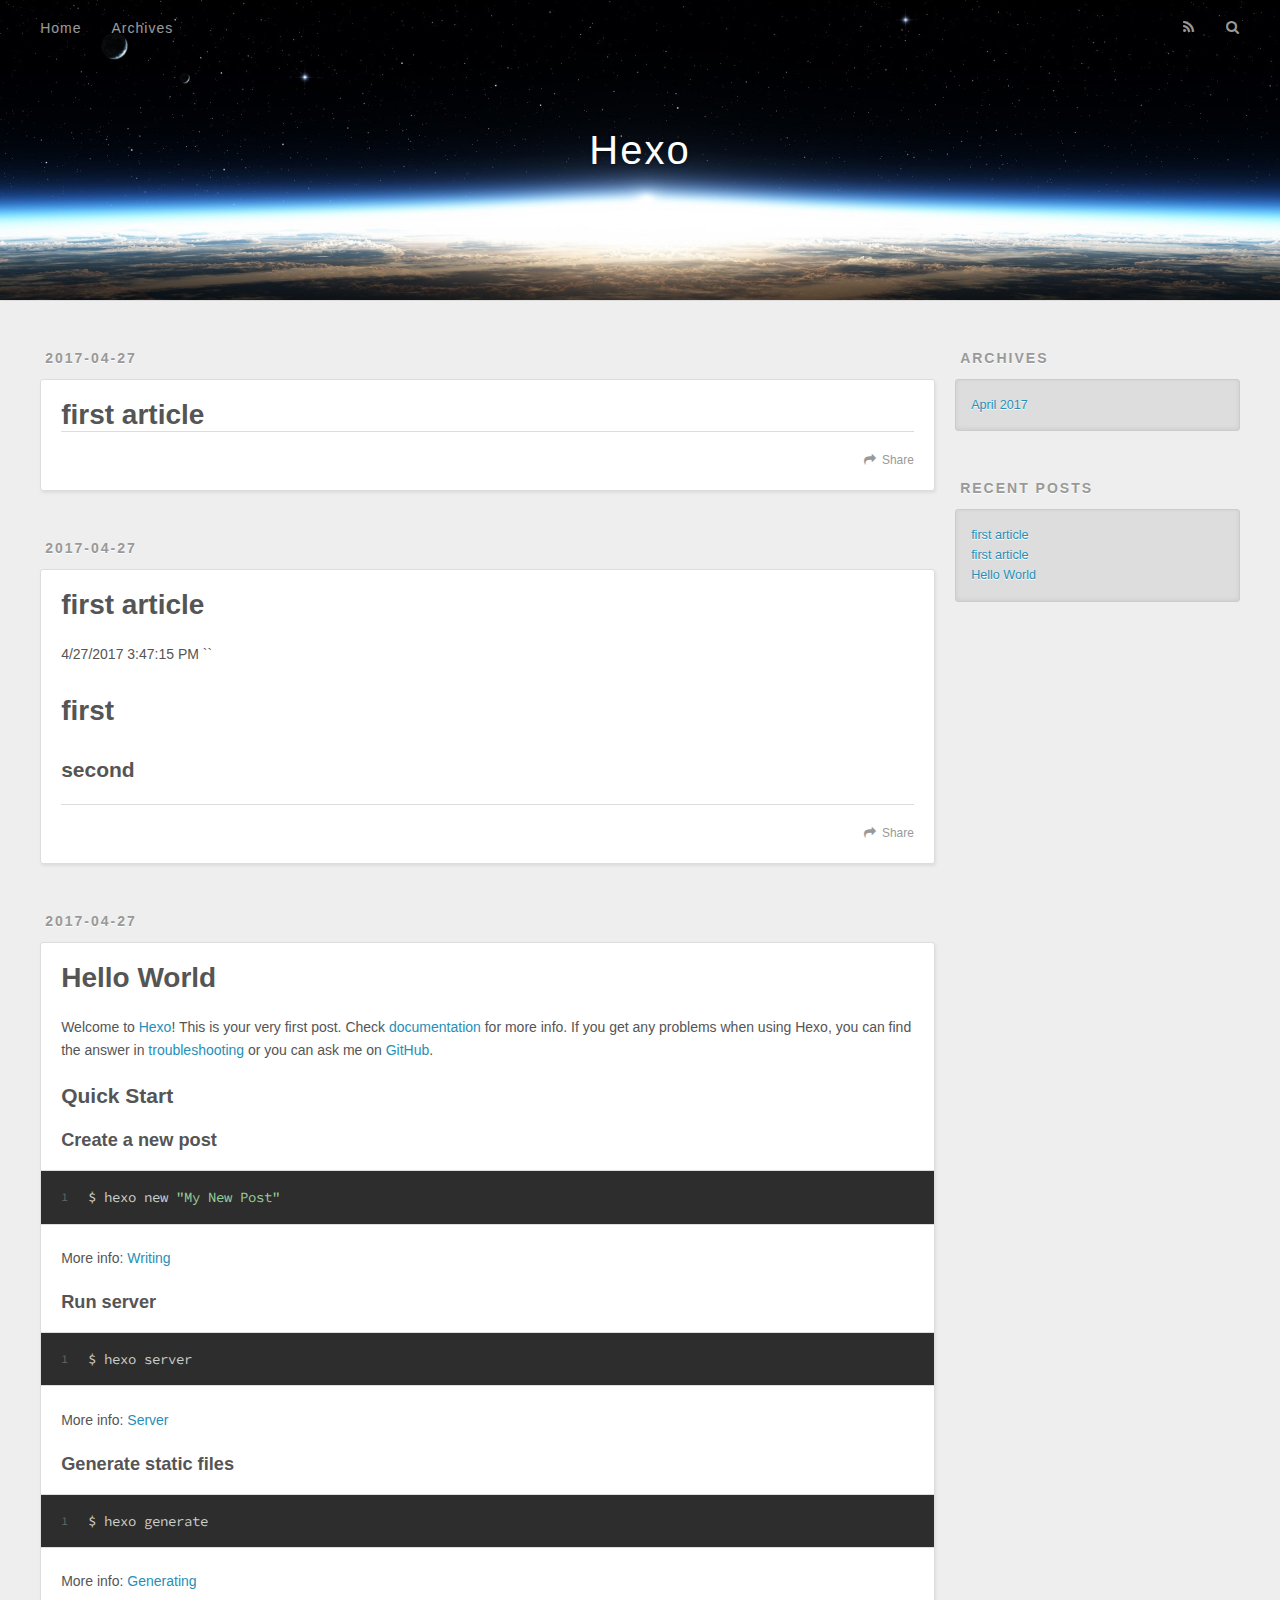
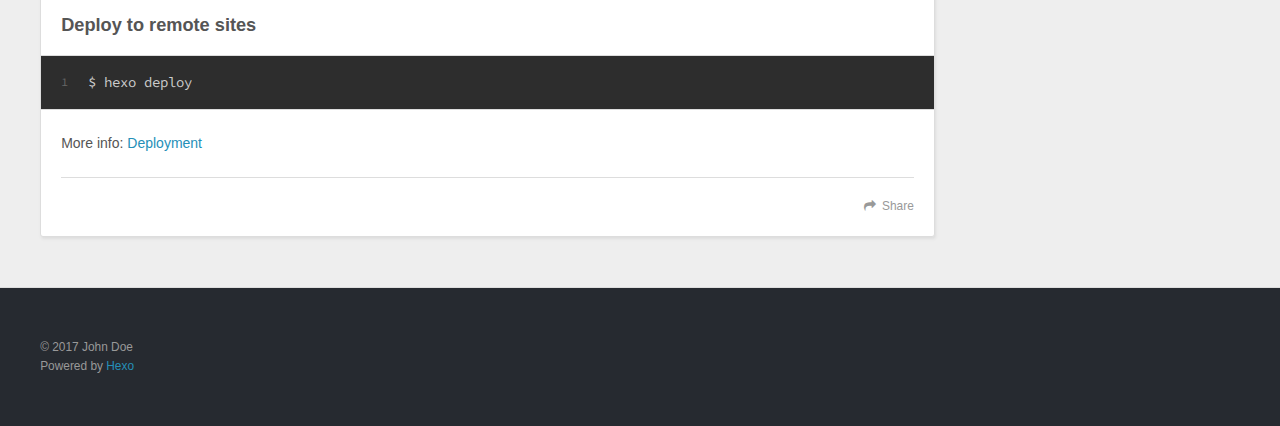
==== index.html @ 0fc30a57 "Site updated: 2017-04-27 16:25:25" ====
<!DOCTYPE html>
<html>
<head>
  <meta charset="utf-8">
  
  <title>Hexo</title>
  <meta name="viewport" content="width=device-width, initial-scale=1, maximum-scale=1">
  <meta property="og:type" content="website">
<meta property="og:title" content="Hexo">
<meta property="og:url" content="git@git.com:cheenweiquan/test.github.com/index.html">
<meta property="og:site_name" content="Hexo">
<meta name="twitter:card" content="summary">
<meta name="twitter:title" content="Hexo">
  
    <link rel="alternate" href="/atom.xml" title="Hexo" type="application/atom+xml">
  
  
    <link rel="icon" href="/favicon.png">
  
  
    <link href="//fonts.googleapis.com/css?family=Source+Code+Pro" rel="stylesheet" type="text/css">
  
  <link rel="stylesheet" href="/css/style.css">
  

</head>

<body>
  <div id="container">
    <div id="wrap">
      <header id="header">
  <div id="banner"></div>
  <div id="header-outer" class="outer">
    <div id="header-title" class="inner">
      <h1 id="logo-wrap">
        <a href="/" id="logo">Hexo</a>
      </h1>
      
    </div>
    <div id="header-inner" class="inner">
      <nav id="main-nav">
        <a id="main-nav-toggle" class="nav-icon"></a>
        
          <a class="main-nav-link" href="/">Home</a>
        
          <a class="main-nav-link" href="/archives">Archives</a>
        
      </nav>
      <nav id="sub-nav">
        
          <a id="nav-rss-link" class="nav-icon" href="/atom.xml" title="RSS Feed"></a>
        
        <a id="nav-search-btn" class="nav-icon" title="Search"></a>
      </nav>
      <div id="search-form-wrap">
        <form action="//google.com/search" method="get" accept-charset="UTF-8" class="search-form"><input type="search" name="q" class="search-form-input" placeholder="Search"><button type="submit" class="search-form-submit">&#xF002;</button><input type="hidden" name="sitesearch" value="git@git.com:cheenweiquan/test.github.com"></form>
      </div>
    </div>
  </div>
</header>
      <div class="outer">
        <section id="main">
  
    <article id="post-first-article-1" class="article article-type-post" itemscope itemprop="blogPost">
  <div class="article-meta">
    <a href="/2017/04/27/first-article-1/" class="article-date">
  <time datetime="2017-04-27T07:45:12.000Z" itemprop="datePublished">2017-04-27</time>
</a>
    
  </div>
  <div class="article-inner">
    
    
      <header class="article-header">
        
  
    <h1 itemprop="name">
      <a class="article-title" href="/2017/04/27/first-article-1/">first article</a>
    </h1>
  

      </header>
    
    <div class="article-entry" itemprop="articleBody">
      
        
      
    </div>
    <footer class="article-footer">
      <a data-url="git@git.com:cheenweiquan/test.github.com/2017/04/27/first-article-1/" data-id="cj204gv7a000068w3uuh2y8qf" class="article-share-link">Share</a>
      
      
    </footer>
  </div>
  
</article>


  
    <article id="post-first-article" class="article article-type-post" itemscope itemprop="blogPost">
  <div class="article-meta">
    <a href="/2017/04/27/first-article/" class="article-date">
  <time datetime="2017-04-27T07:44:17.000Z" itemprop="datePublished">2017-04-27</time>
</a>
    
  </div>
  <div class="article-inner">
    
    
      <header class="article-header">
        
  
    <h1 itemprop="name">
      <a class="article-title" href="/2017/04/27/first-article/">first article</a>
    </h1>
  

      </header>
    
    <div class="article-entry" itemprop="articleBody">
      
        <p>4/27/2017 3:47:15 PM ``</p>
<h1 id="first"><a href="#first" class="headerlink" title="first"></a>first</h1><h2 id="second"><a href="#second" class="headerlink" title="second"></a>second</h2>
      
    </div>
    <footer class="article-footer">
      <a data-url="git@git.com:cheenweiquan/test.github.com/2017/04/27/first-article/" data-id="cj204gv7i000168w3v4jzfkxs" class="article-share-link">Share</a>
      
      
    </footer>
  </div>
  
</article>


  
    <article id="post-hello-world" class="article article-type-post" itemscope itemprop="blogPost">
  <div class="article-meta">
    <a href="/2017/04/27/hello-world/" class="article-date">
  <time datetime="2017-04-27T07:01:44.808Z" itemprop="datePublished">2017-04-27</time>
</a>
    
  </div>
  <div class="article-inner">
    
    
      <header class="article-header">
        
  
    <h1 itemprop="name">
      <a class="article-title" href="/2017/04/27/hello-world/">Hello World</a>
    </h1>
  

      </header>
    
    <div class="article-entry" itemprop="articleBody">
      
        <p>Welcome to <a href="https://hexo.io/" target="_blank" rel="external">Hexo</a>! This is your very first post. Check <a href="https://hexo.io/docs/" target="_blank" rel="external">documentation</a> for more info. If you get any problems when using Hexo, you can find the answer in <a href="https://hexo.io/docs/troubleshooting.html" target="_blank" rel="external">troubleshooting</a> or you can ask me on <a href="https://github.com/hexojs/hexo/issues" target="_blank" rel="external">GitHub</a>.</p>
<h2 id="Quick-Start"><a href="#Quick-Start" class="headerlink" title="Quick Start"></a>Quick Start</h2><h3 id="Create-a-new-post"><a href="#Create-a-new-post" class="headerlink" title="Create a new post"></a>Create a new post</h3><figure class="highlight bash"><table><tr><td class="gutter"><pre><div class="line">1</div></pre></td><td class="code"><pre><div class="line">$ hexo new <span class="string">"My New Post"</span></div></pre></td></tr></table></figure>
<p>More info: <a href="https://hexo.io/docs/writing.html" target="_blank" rel="external">Writing</a></p>
<h3 id="Run-server"><a href="#Run-server" class="headerlink" title="Run server"></a>Run server</h3><figure class="highlight bash"><table><tr><td class="gutter"><pre><div class="line">1</div></pre></td><td class="code"><pre><div class="line">$ hexo server</div></pre></td></tr></table></figure>
<p>More info: <a href="https://hexo.io/docs/server.html" target="_blank" rel="external">Server</a></p>
<h3 id="Generate-static-files"><a href="#Generate-static-files" class="headerlink" title="Generate static files"></a>Generate static files</h3><figure class="highlight bash"><table><tr><td class="gutter"><pre><div class="line">1</div></pre></td><td class="code"><pre><div class="line">$ hexo generate</div></pre></td></tr></table></figure>
<p>More info: <a href="https://hexo.io/docs/generating.html" target="_blank" rel="external">Generating</a></p>
<h3 id="Deploy-to-remote-sites"><a href="#Deploy-to-remote-sites" class="headerlink" title="Deploy to remote sites"></a>Deploy to remote sites</h3><figure class="highlight bash"><table><tr><td class="gutter"><pre><div class="line">1</div></pre></td><td class="code"><pre><div class="line">$ hexo deploy</div></pre></td></tr></table></figure>
<p>More info: <a href="https://hexo.io/docs/deployment.html" target="_blank" rel="external">Deployment</a></p>

      
    </div>
    <footer class="article-footer">
      <a data-url="git@git.com:cheenweiquan/test.github.com/2017/04/27/hello-world/" data-id="cj204gv7m000268w3whcv01ou" class="article-share-link">Share</a>
      
      
    </footer>
  </div>
  
</article>


  

</section>
        
          <aside id="sidebar">
  
    

  
    

  
    
  
    
  <div class="widget-wrap">
    <h3 class="widget-title">Archives</h3>
    <div class="widget">
      <ul class="archive-list"><li class="archive-list-item"><a class="archive-list-link" href="/archives/2017/04/">April 2017</a></li></ul>
    </div>
  </div>


  
    
  <div class="widget-wrap">
    <h3 class="widget-title">Recent Posts</h3>
    <div class="widget">
      <ul>
        
          <li>
            <a href="/2017/04/27/first-article-1/">first article</a>
          </li>
        
          <li>
            <a href="/2017/04/27/first-article/">first article</a>
          </li>
        
          <li>
            <a href="/2017/04/27/hello-world/">Hello World</a>
          </li>
        
      </ul>
    </div>
  </div>

  
</aside>
        
      </div>
      <footer id="footer">
  
  <div class="outer">
    <div id="footer-info" class="inner">
      &copy; 2017 John Doe<br>
      Powered by <a href="http://hexo.io/" target="_blank">Hexo</a>
    </div>
  </div>
</footer>
    </div>
    <nav id="mobile-nav">
  
    <a href="/" class="mobile-nav-link">Home</a>
  
    <a href="/archives" class="mobile-nav-link">Archives</a>
  
</nav>
    

<script src="//ajax.googleapis.com/ajax/libs/jquery/2.0.3/jquery.min.js"></script>


  <link rel="stylesheet" href="/fancybox/jquery.fancybox.css">
  <script src="/fancybox/jquery.fancybox.pack.js"></script>


<script src="/js/script.js"></script>

  </div>
</body>
</html>
---- css/style.css ----
body {
  width: 100%;
}
body:before,
body:after {
  content: "";
  display: table;
}
body:after {
  clear: both;
}
html,
body,
div,
span,
applet,
object,
iframe,
h1,
h2,
h3,
h4,
h5,
h6,
p,
blockquote,
pre,
a,
abbr,
acronym,
address,
big,
cite,
code,
del,
dfn,
em,
img,
ins,
kbd,
q,
s,
samp,
small,
strike,
strong,
sub,
sup,
tt,
var,
dl,
dt,
dd,
ol,
ul,
li,
fieldset,
form,
label,
legend,
table,
caption,
tbody,
tfoot,
thead,
tr,
th,
td {
  margin: 0;
  padding: 0;
  border: 0;
  outline: 0;
  font-weight: inherit;
  font-style: inherit;
  font-family: inherit;
  font-size: 100%;
  vertical-align: baseline;
}
body {
  line-height: 1;
  color: #000;
  background: #fff;
}
ol,
ul {
  list-style: none;
}
table {
  border-collapse: separate;
  border-spacing: 0;
  vertical-align: middle;
}
caption,
th,
td {
  text-align: left;
  font-weight: normal;
  vertical-align: middle;
}
a img {
  border: none;
}
input,
button {
  margin: 0;
  padding: 0;
}
input::-moz-focus-inner,
button::-moz-focus-inner {
  border: 0;
  padding: 0;
}
@font-face {
  font-family: FontAwesome;
  font-style: normal;
  font-weight: normal;
  src: url("fonts/fontawesome-webfont.eot?v=#4.0.3");
  src: url("fonts/fontawesome-webfont.eot?#iefix&v=#4.0.3") format("embedded-opentype"), url("fonts/fontawesome-webfont.woff?v=#4.0.3") format("woff"), url("fonts/fontawesome-webfont.ttf?v=#4.0.3") format("truetype"), url("fonts/fontawesome-webfont.svg#fontawesomeregular?v=#4.0.3") format("svg");
}
html,
body,
#container {
  height: 100%;
}
body {
  background: #eee;
  font: 14px "Helvetica Neue", Helvetica, Arial, sans-serif;
  -webkit-text-size-adjust: 100%;
}
.outer {
  max-width: 1220px;
  margin: 0 auto;
  padding: 0 20px;
}
.outer:before,
.outer:after {
  content: "";
  display: table;
}
.outer:after {
  clear: both;
}
.inner {
  display: inline;
  float: left;
  width: 98.33333333333333%;
  margin: 0 0.833333333333333%;
}
.left,
.alignleft {
  float: left;
}
.right,
.alignright {
  float: right;
}
.clear {
  clear: both;
}
#container {
  position: relative;
}
.mobile-nav-on {
  overflow: hidden;
}
#wrap {
  height: 100%;
  width: 100%;
  position: absolute;
  top: 0;
  left: 0;
  -webkit-transition: 0.2s ease-out;
  -moz-transition: 0.2s ease-out;
  -ms-transition: 0.2s ease-out;
  transition: 0.2s ease-out;
  z-index: 1;
  background: #eee;
}
.mobile-nav-on #wrap {
  left: 280px;
}
@media screen and (min-width: 768px) {
  #main {
    display: inline;
    float: left;
    width: 73.33333333333333%;
    margin: 0 0.833333333333333%;
  }
}
.article-date,
.article-category-link,
.archive-year,
.widget-title {
  text-decoration: none;
  text-transform: uppercase;
  letter-spacing: 2px;
  color: #999;
  margin-bottom: 1em;
  margin-left: 5px;
  line-height: 1em;
  text-shadow: 0 1px #fff;
  font-weight: bold;
}
.article-inner,
.archive-article-inner {
  background: #fff;
  -webkit-box-shadow: 1px 2px 3px #ddd;
  box-shadow: 1px 2px 3px #ddd;
  border: 1px solid #ddd;
  border-radius: 3px;
}
.article-entry h1,
.widget h1 {
  font-size: 2em;
}
.article-entry h2,
.widget h2 {
  font-size: 1.5em;
}
.article-entry h3,
.widget h3 {
  font-size: 1.3em;
}
.article-entry h4,
.widget h4 {
  font-size: 1.2em;
}
.article-entry h5,
.widget h5 {
  font-size: 1em;
}
.article-entry h6,
.widget h6 {
  font-size: 1em;
  color: #999;
}
.article-entry hr,
.widget hr {
  border: 1px dashed #ddd;
}
.article-entry strong,
.widget strong {
  font-weight: bold;
}
.article-entry em,
.widget em,
.article-entry cite,
.widget cite {
  font-style: italic;
}
.article-entry sup,
.widget sup,
.article-entry sub,
.widget sub {
  font-size: 0.75em;
  line-height: 0;
  position: relative;
  vertical-align: baseline;
}
.article-entry sup,
.widget sup {
  top: -0.5em;
}
.article-entry sub,
.widget sub {
  bottom: -0.2em;
}
.article-entry small,
.widget small {
  font-size: 0.85em;
}
.article-entry acronym,
.widget acronym,
.article-entry abbr,
.widget abbr {
  border-bottom: 1px dotted;
}
.article-entry ul,
.widget ul,
.article-entry ol,
.widget ol,
.article-entry dl,
.widget dl {
  margin: 0 20px;
  line-height: 1.6em;
}
.article-entry ul ul,
.widget ul ul,
.article-entry ol ul,
.widget ol ul,
.article-entry ul ol,
.widget ul ol,
.article-entry ol ol,
.widget ol ol {
  margin-top: 0;
  margin-bottom: 0;
}
.article-entry ul,
.widget ul {
  list-style: disc;
}
.article-entry ol,
.widget ol {
  list-style: decimal;
}
.article-entry dt,
.widget dt {
  font-weight: bold;
}
#header {
  height: 300px;
  position: relative;
  border-bottom: 1px solid #ddd;
}
#header:before,
#header:after {
  content: "";
  position: absolute;
  left: 0;
  right: 0;
  height: 40px;
}
#header:before {
  top: 0;
  background: -webkit-linear-gradient(rgba(0,0,0,0.2), transparent);
  background: -moz-linear-gradient(rgba(0,0,0,0.2), transparent);
  background: -ms-linear-gradient(rgba(0,0,0,0.2), transparent);
  background: linear-gradient(rgba(0,0,0,0.2), transparent);
}
#header:after {
  bottom: 0;
  background: -webkit-linear-gradient(transparent, rgba(0,0,0,0.2));
  background: -moz-linear-gradient(transparent, rgba(0,0,0,0.2));
  background: -ms-linear-gradient(transparent, rgba(0,0,0,0.2));
  background: linear-gradient(transparent, rgba(0,0,0,0.2));
}
#header-outer {
  height: 100%;
  position: relative;
}
#header-inner {
  position: relative;
  overflow: hidden;
}
#banner {
  position: absolute;
  top: 0;
  left: 0;
  width: 100%;
  height: 100%;
  background: url("images/banner.jpg") center #000;
  -webkit-background-size: cover;
  -moz-background-size: cover;
  background-size: cover;
  z-index: -1;
}
#header-title {
  text-align: center;
  height: 40px;
  position: absolute;
  top: 50%;
  left: 0;
  margin-top: -20px;
}
#logo,
#subtitle {
  text-decoration: none;
  color: #fff;
  font-weight: 300;
  text-shadow: 0 1px 4px rgba(0,0,0,0.3);
}
#logo {
  font-size: 40px;
  line-height: 40px;
  letter-spacing: 2px;
}
#subtitle {
  font-size: 16px;
  line-height: 16px;
  letter-spacing: 1px;
}
#subtitle-wrap {
  margin-top: 16px;
}
#main-nav {
  float: left;
  margin-left: -15px;
}
.nav-icon,
.main-nav-link {
  float: left;
  color: #fff;
  opacity: 0.6;
  text-decoration: none;
  text-shadow: 0 1px rgba(0,0,0,0.2);
  -webkit-transition: opacity 0.2s;
  -moz-transition: opacity 0.2s;
  -ms-transition: opacity 0.2s;
  transition: opacity 0.2s;
  display: block;
  padding: 20px 15px;
}
.nav-icon:hover,
.main-nav-link:hover {
  opacity: 1;
}
.nav-icon {
  font-family: FontAwesome;
  text-align: center;
  font-size: 14px;
  width: 14px;
  height: 14px;
  padding: 20px 15px;
  position: relative;
  cursor: pointer;
}
.main-nav-link {
  font-weight: 300;
  letter-spacing: 1px;
}
@media screen and (max-width: 479px) {
  .main-nav-link {
    display: none;
  }
}
#main-nav-toggle {
  display: none;
}
#main-nav-toggle:before {
  content: "\f0c9";
}
@media screen and (max-width: 479px) {
  #main-nav-toggle {
    display: block;
  }
}
#sub-nav {
  float: right;
  margin-right: -15px;
}
#nav-rss-link:before {
  content: "\f09e";
}
#nav-search-btn:before {
  content: "\f002";
}
#search-form-wrap {
  position: absolute;
  top: 15px;
  width: 150px;
  height: 30px;
  right: -150px;
  opacity: 0;
  -webkit-transition: 0.2s ease-out;
  -moz-transition: 0.2s ease-out;
  -ms-transition: 0.2s ease-out;
  transition: 0.2s ease-out;
}
#search-form-wrap.on {
  opacity: 1;
  right: 0;
}
@media screen and (max-width: 479px) {
  #search-form-wrap {
    width: 100%;
    right: -100%;
  }
}
.search-form {
  position: absolute;
  top: 0;
  left: 0;
  right: 0;
  background: #fff;
  padding: 5px 15px;
  border-radius: 15px;
  -webkit-box-shadow: 0 0 10px rgba(0,0,0,0.3);
  box-shadow: 0 0 10px rgba(0,0,0,0.3);
}
.search-form-input {
  border: none;
  background: none;
  color: #555;
  width: 100%;
  font: 13px "Helvetica Neue", Helvetica, Arial, sans-serif;
  outline: none;
}
.search-form-input::-webkit-search-results-decoration,
.search-form-input::-webkit-search-cancel-button {
  -webkit-appearance: none;
}
.search-form-submit {
  position: absolute;
  top: 50%;
  right: 10px;
  margin-top: -7px;
  font: 13px FontAwesome;
  border: none;
  background: none;
  color: #bbb;
  cursor: pointer;
}
.search-form-submit:hover,
.search-form-submit:focus {
  color: #777;
}
.article {
  margin: 50px 0;
}
.article-inner {
  overflow: hidden;
}
.article-meta:before,
.article-meta:after {
  content: "";
  display: table;
}
.article-meta:after {
  clear: both;
}
.article-date {
  float: left;
}
.article-category {
  float: left;
  line-height: 1em;
  color: #ccc;
  text-shadow: 0 1px #fff;
  margin-left: 8px;
}
.article-category:before {
  content: "\2022";
}
.article-category-link {
  margin: 0 12px 1em;
}
.article-header {
  padding: 20px 20px 0;
}
.article-title {
  text-decoration: none;
  font-size: 2em;
  font-weight: bold;
  color: #555;
  line-height: 1.1em;
  -webkit-transition: color 0.2s;
  -moz-transition: color 0.2s;
  -ms-transition: color 0.2s;
  transition: color 0.2s;
}
a.article-title:hover {
  color: #258fb8;
}
.article-entry {
  color: #555;
  padding: 0 20px;
}
.article-entry:before,
.article-entry:after {
  content: "";
  display: table;
}
.article-entry:after {
  clear: both;
}
.article-entry p,
.article-entry table {
  line-height: 1.6em;
  margin: 1.6em 0;
}
.article-entry h1,
.article-entry h2,
.article-entry h3,
.article-entry h4,
.article-entry h5,
.article-entry h6 {
  font-weight: bold;
}
.article-entry h1,
.article-entry h2,
.article-entry h3,
.article-entry h4,
.article-entry h5,
.article-entry h6 {
  line-height: 1.1em;
  margin: 1.1em 0;
}
.article-entry a {
  color: #258fb8;
  text-decoration: none;
}
.article-entry a:hover {
  text-decoration: underline;
}
.article-entry ul,
.article-entry ol,
.article-entry dl {
  margin-top: 1.6em;
  margin-bottom: 1.6em;
}
.article-entry img,
.article-entry video {
  max-width: 100%;
  height: auto;
  display: block;
  margin: auto;
}
.article-entry iframe {
  border: none;
}
.article-entry table {
  width: 100%;
  border-collapse: collapse;
  border-spacing: 0;
}
.article-entry th {
  font-weight: bold;
  border-bottom: 3px solid #ddd;
  padding-bottom: 0.5em;
}
.article-entry td {
  border-bottom: 1px solid #ddd;
  padding: 10px 0;
}
.article-entry blockquote {
  font-family: Georgia, "Times New Roman", serif;
  font-size: 1.4em;
  margin: 1.6em 20px;
  text-align: center;
}
.article-entry blockquote footer {
  font-size: 14px;
  margin: 1.6em 0;
  font-family: "Helvetica Neue", Helvetica, Arial, sans-serif;
}
.article-entry blockquote footer cite:before {
  content: "—";
  padding: 0 0.5em;
}
.article-entry .pullquote {
  text-align: left;
  width: 45%;
  margin: 0;
}
.article-entry .pullquote.left {
  margin-left: 0.5em;
  margin-right: 1em;
}
.article-entry .pullquote.right {
  margin-right: 0.5em;
  margin-left: 1em;
}
.article-entry .caption {
  color: #999;
  display: block;
  font-size: 0.9em;
  margin-top: 0.5em;
  position: relative;
  text-align: center;
}
.article-entry .video-container {
  position: relative;
  padding-top: 56.25%;
  height: 0;
  overflow: hidden;
}
.article-entry .video-container iframe,
.article-entry .video-container object,
.article-entry .video-container embed {
  position: absolute;
  top: 0;
  left: 0;
  width: 100%;
  height: 100%;
  margin-top: 0;
}
.article-more-link a {
  display: inline-block;
  line-height: 1em;
  padding: 6px 15px;
  border-radius: 15px;
  background: #eee;
  color: #999;
  text-shadow: 0 1px #fff;
  text-decoration: none;
}
.article-more-link a:hover {
  background: #258fb8;
  color: #fff;
  text-decoration: none;
  text-shadow: 0 1px #1e7293;
}
.article-footer {
  font-size: 0.85em;
  line-height: 1.6em;
  border-top: 1px solid #ddd;
  padding-top: 1.6em;
  margin: 0 20px 20px;
}
.article-footer:before,
.article-footer:after {
  content: "";
  display: table;
}
.article-footer:after {
  clear: both;
}
.article-footer a {
  color: #999;
  text-decoration: none;
}
.article-footer a:hover {
  color: #555;
}
.article-tag-list-item {
  float: left;
  margin-right: 10px;
}
.article-tag-list-link:before {
  content: "#";
}
.article-comment-link {
  float: right;
}
.article-comment-link:before {
  content: "\f075";
  font-family: FontAwesome;
  padding-right: 8px;
}
.article-share-link {
  cursor: pointer;
  float: right;
  margin-left: 20px;
}
.article-share-link:before {
  content: "\f064";
  font-family: FontAwesome;
  padding-right: 6px;
}
#article-nav {
  position: relative;
}
#article-nav:before,
#article-nav:after {
  content: "";
  display: table;
}
#article-nav:after {
  clear: both;
}
@media screen and (min-width: 768px) {
  #article-nav {
    margin: 50px 0;
  }
  #article-nav:before {
    width: 8px;
    height: 8px;
    position: absolute;
    top: 50%;
    left: 50%;
    margin-top: -4px;
    margin-left: -4px;
    content: "";
    border-radius: 50%;
    background: #ddd;
    -webkit-box-shadow: 0 1px 2px #fff;
    box-shadow: 0 1px 2px #fff;
  }
}
.article-nav-link-wrap {
  text-decoration: none;
  text-shadow: 0 1px #fff;
  color: #999;
  -webkit-box-sizing: border-box;
  -moz-box-sizing: border-box;
  box-sizing: border-box;
  margin-top: 50px;
  text-align: center;
  display: block;
}
.article-nav-link-wrap:hover {
  color: #555;
}
@media screen and (min-width: 768px) {
  .article-nav-link-wrap {
    width: 50%;
    margin-top: 0;
  }
}
@media screen and (min-width: 768px) {
  #article-nav-newer {
    float: left;
    text-align: right;
    padding-right: 20px;
  }
}
@media screen and (min-width: 768px) {
  #article-nav-older {
    float: right;
    text-align: left;
    padding-left: 20px;
  }
}
.article-nav-caption {
  text-transform: uppercase;
  letter-spacing: 2px;
  color: #ddd;
  line-height: 1em;
  font-weight: bold;
}
#article-nav-newer .article-nav-caption {
  margin-right: -2px;
}
.article-nav-title {
  font-size: 0.85em;
  line-height: 1.6em;
  margin-top: 0.5em;
}
.article-share-box {
  position: absolute;
  display: none;
  background: #fff;
  -webkit-box-shadow: 1px 2px 10px rgba(0,0,0,0.2);
  box-shadow: 1px 2px 10px rgba(0,0,0,0.2);
  border-radius: 3px;
  margin-left: -145px;
  overflow: hidden;
  z-index: 1;
}
.article-share-box.on {
  display: block;
}
.article-share-input {
  width: 100%;
  background: none;
  -webkit-box-sizing: border-box;
  -moz-box-sizing: border-box;
  box-sizing: border-box;
  font: 14px "Helvetica Neue", Helvetica, Arial, sans-serif;
  padding: 0 15px;
  color: #555;
  outline: none;
  border: 1px solid #ddd;
  border-radius: 3px 3px 0 0;
  height: 36px;
  line-height: 36px;
}
.article-share-links {
  background: #eee;
}
.article-share-links:before,
.article-share-links:after {
  content: "";
  display: table;
}
.article-share-links:after {
  clear: both;
}
.article-share-twitter,
.article-share-facebook,
.article-share-pinterest,
.article-share-google {
  width: 50px;
  height: 36px;
  display: block;
  float: left;
  position: relative;
  color: #999;
  text-shadow: 0 1px #fff;
}
.article-share-twitter:before,
.article-share-facebook:before,
.article-share-pinterest:before,
.article-share-google:before {
  font-size: 20px;
  font-family: FontAwesome;
  width: 20px;
  height: 20px;
  position: absolute;
  top: 50%;
  left: 50%;
  margin-top: -10px;
  margin-left: -10px;
  text-align: center;
}
.article-share-twitter:hover,
.article-share-facebook:hover,
.article-share-pinterest:hover,
.article-share-google:hover {
  color: #fff;
}
.article-share-twitter:before {
  content: "\f099";
}
.article-share-twitter:hover {
  background: #00aced;
  text-shadow: 0 1px #008abe;
}
.article-share-facebook:before {
  content: "\f09a";
}
.article-share-facebook:hover {
  background: #3b5998;
  text-shadow: 0 1px #2f477a;
}
.article-share-pinterest:before {
  content: "\f0d2";
}
.article-share-pinterest:hover {
  background: #cb2027;
  text-shadow: 0 1px #a21a1f;
}
.article-share-google:before {
  content: "\f0d5";
}
.article-share-google:hover {
  background: #dd4b39;
  text-shadow: 0 1px #be3221;
}
.article-gallery {
  background: #000;
  position: relative;
}
.article-gallery-photos {
  position: relative;
  overflow: hidden;
}
.article-gallery-img {
  display: none;
  max-width: 100%;
}
.article-gallery-img:first-child {
  display: block;
}
.article-gallery-img.loaded {
  position: absolute;
  display: block;
}
.article-gallery-img img {
  display: block;
  max-width: 100%;
  margin: 0 auto;
}
#comments {
  background: #fff;
  -webkit-box-shadow: 1px 2px 3px #ddd;
  box-shadow: 1px 2px 3px #ddd;
  padding: 20px;
  border: 1px solid #ddd;
  border-radius: 3px;
  margin: 50px 0;
}
#comments a {
  color: #258fb8;
}
.archives-wrap {
  margin: 50px 0;
}
.archives:before,
.archives:after {
  content: "";
  display: table;
}
.archives:after {
  clear: both;
}
.archive-year-wrap {
  margin-bottom: 1em;
}
.archives {
  -webkit-column-gap: 10px;
  -moz-column-gap: 10px;
  column-gap: 10px;
}
@media screen and (min-width: 480px) and (max-width: 767px) {
  .archives {
    -webkit-column-count: 2;
    -moz-column-count: 2;
    column-count: 2;
  }
}
@media screen and (min-width: 768px) {
  .archives {
    -webkit-column-count: 3;
    -moz-column-count: 3;
    column-count: 3;
  }
}
.archive-article {
  -webkit-column-break-inside: avoid;
  page-break-inside: avoid;
  overflow: hidden;
  break-inside: avoid-column;
}
.archive-article-inner {
  padding: 10px;
  margin-bottom: 15px;
}
.archive-article-title {
  text-decoration: none;
  font-weight: bold;
  color: #555;
  -webkit-transition: color 0.2s;
  -moz-transition: color 0.2s;
  -ms-transition: color 0.2s;
  transition: color 0.2s;
  line-height: 1.6em;
}
.archive-article-title:hover {
  color: #258fb8;
}
.archive-article-footer {
  margin-top: 1em;
}
.archive-article-date {
  color: #999;
  text-decoration: none;
  font-size: 0.85em;
  line-height: 1em;
  margin-bottom: 0.5em;
  display: block;
}
#page-nav {
  margin: 50px auto;
  background: #fff;
  -webkit-box-shadow: 1px 2px 3px #ddd;
  box-shadow: 1px 2px 3px #ddd;
  border: 1px solid #ddd;
  border-radius: 3px;
  text-align: center;
  color: #999;
  overflow: hidden;
}
#page-nav:before,
#page-nav:after {
  content: "";
  display: table;
}
#page-nav:after {
  clear: both;
}
#page-nav a,
#page-nav span {
  padding: 10px 20px;
  line-height: 1;
  height: 2ex;
}
#page-nav a {
  color: #999;
  text-decoration: none;
}
#page-nav a:hover {
  background: #999;
  color: #fff;
}
#page-nav .prev {
  float: left;
}
#page-nav .next {
  float: right;
}
#page-nav .page-number {
  display: inline-block;
}
@media screen and (max-width: 479px) {
  #page-nav .page-number {
    display: none;
  }
}
#page-nav .current {
  color: #555;
  font-weight: bold;
}
#page-nav .space {
  color: #ddd;
}
#footer {
  background: #262a30;
  padding: 50px 0;
  border-top: 1px solid #ddd;
  color: #999;
}
#footer a {
  color: #258fb8;
  text-decoration: none;
}
#footer a:hover {
  text-decoration: underline;
}
#footer-info {
  line-height: 1.6em;
  font-size: 0.85em;
}
.article-entry pre,
.article-entry .highlight {
  background: #2d2d2d;
  margin: 0 -20px;
  padding: 15px 20px;
  border-style: solid;
  border-color: #ddd;
  border-width: 1px 0;
  overflow: auto;
  color: #ccc;
  line-height: 22.400000000000002px;
}
.article-entry .highlight .gutter pre,
.article-entry .gist .gist-file .gist-data .line-numbers {
  color: #666;
  font-size: 0.85em;
}
.article-entry pre,
.article-entry code {
  font-family: "Source Code Pro", Consolas, Monaco, Menlo, Consolas, monospace;
}
.article-entry code {
  background: #eee;
  text-shadow: 0 1px #fff;
  padding: 0 0.3em;
}
.article-entry pre code {
  background: none;
  text-shadow: none;
  padding: 0;
}
.article-entry .highlight pre {
  border: none;
  margin: 0;
  padding: 0;
}
.article-entry .highlight table {
  margin: 0;
  width: auto;
}
.article-entry .highlight td {
  border: none;
  padding: 0;
}
.article-entry .highlight figcaption {
  font-size: 0.85em;
  color: #999;
  line-height: 1em;
  margin-bottom: 1em;
}
.article-entry .highlight figcaption:before,
.article-entry .highlight figcaption:after {
  content: "";
  display: table;
}
.article-entry .highlight figcaption:after {
  clear: both;
}
.article-entry .highlight figcaption a {
  float: right;
}
.article-entry .highlight .gutter pre {
  text-align: right;
  padding-right: 20px;
}
.article-entry .highlight .line {
  height: 22.400000000000002px;
}
.article-entry .highlight .line.marked {
  background: #515151;
}
.article-entry .gist {
  margin: 0 -20px;
  border-style: solid;
  border-color: #ddd;
  border-width: 1px 0;
  background: #2d2d2d;
  padding: 15px 20px 15px 0;
}
.article-entry .gist .gist-file {
  border: none;
  font-family: "Source Code Pro", Consolas, Monaco, Menlo, Consolas, monospace;
  margin: 0;
}
.article-entry .gist .gist-file .gist-data {
  background: none;
  border: none;
}
.article-entry .gist .gist-file .gist-data .line-numbers {
  background: none;
  border: none;
  padding: 0 20px 0 0;
}
.article-entry .gist .gist-file .gist-data .line-data {
  padding: 0 !important;
}
.article-entry .gist .gist-file .highlight {
  margin: 0;
  padding: 0;
  border: none;
}
.article-entry .gist .gist-file .gist-meta {
  background: #2d2d2d;
  color: #999;
  font: 0.85em "Helvetica Neue", Helvetica, Arial, sans-serif;
  text-shadow: 0 0;
  padding: 0;
  margin-top: 1em;
  margin-left: 20px;
}
.article-entry .gist .gist-file .gist-meta a {
  color: #258fb8;
  font-weight: normal;
}
.article-entry .gist .gist-file .gist-meta a:hover {
  text-decoration: underline;
}
pre .comment,
pre .title {
  color: #999;
}
pre .variable,
pre .attribute,
pre .tag,
pre .regexp,
pre .ruby .constant,
pre .xml .tag .title,
pre .xml .pi,
pre .xml .doctype,
pre .html .doctype,
pre .css .id,
pre .css .class,
pre .css .pseudo {
  color: #f2777a;
}
pre .number,
pre .preprocessor,
pre .built_in,
pre .literal,
pre .params,
pre .constant {
  color: #f99157;
}
pre .class,
pre .ruby .class .title,
pre .css .rules .attribute {
  color: #9c9;
}
pre .string,
pre .value,
pre .inheritance,
pre .header,
pre .ruby .symbol,
pre .xml .cdata {
  color: #9c9;
}
pre .css .hexcolor {
  color: #6cc;
}
pre .function,
pre .python .decorator,
pre .python .title,
pre .ruby .function .title,
pre .ruby .title .keyword,
pre .perl .sub,
pre .javascript .title,
pre .coffeescript .title {
  color: #69c;
}
pre .keyword,
pre .javascript .function {
  color: #c9c;
}
@media screen and (max-width: 479px) {
  #mobile-nav {
    position: absolute;
    top: 0;
    left: 0;
    width: 280px;
    height: 100%;
    background: #191919;
    border-right: 1px solid #fff;
  }
}
@media screen and (max-width: 479px) {
  .mobile-nav-link {
    display: block;
    color: #999;
    text-decoration: none;
    padding: 15px 20px;
    font-weight: bold;
  }
  .mobile-nav-link:hover {
    color: #fff;
  }
}
@media screen and (min-width: 768px) {
  #sidebar {
    display: inline;
    float: left;
    width: 23.333333333333332%;
    margin: 0 0.833333333333333%;
  }
}
.widget-wrap {
  margin: 50px 0;
}
.widget {
  color: #777;
  text-shadow: 0 1px #fff;
  background: #ddd;
  -webkit-box-shadow: 0 -1px 4px #ccc inset;
  box-shadow: 0 -1px 4px #ccc inset;
  border: 1px solid #ccc;
  padding: 15px;
  border-radius: 3px;
}
.widget a {
  color: #258fb8;
  text-decoration: none;
}
.widget a:hover {
  text-decoration: underline;
}
.widget ul ul,
.widget ol ul,
.widget dl ul,
.widget ul ol,
.widget ol ol,
.widget dl ol,
.widget ul dl,
.widget ol dl,
.widget dl dl {
  margin-left: 15px;
  list-style: disc;
}
.widget {
  line-height: 1.6em;
  word-wrap: break-word;
  font-size: 0.9em;
}
.widget ul,
.widget ol {
  list-style: none;
  margin: 0;
}
.widget ul ul,
.widget ol ul,
.widget ul ol,
.widget ol ol {
  margin: 0 20px;
}
.widget ul ul,
.widget ol ul {
  list-style: disc;
}
.widget ul ol,
.widget ol ol {
  list-style: decimal;
}
.category-list-count,
.tag-list-count,
.archive-list-count {
  padding-left: 5px;
  color: #999;
  font-size: 0.85em;
}
.category-list-count:before,
.tag-list-count:before,
.archive-list-count:before {
  content: "(";
}
.category-list-count:after,
.tag-list-count:after,
.archive-list-count:after {
  content: ")";
}
.tagcloud a {
  margin-right: 5px;
  display: inline-block;
}
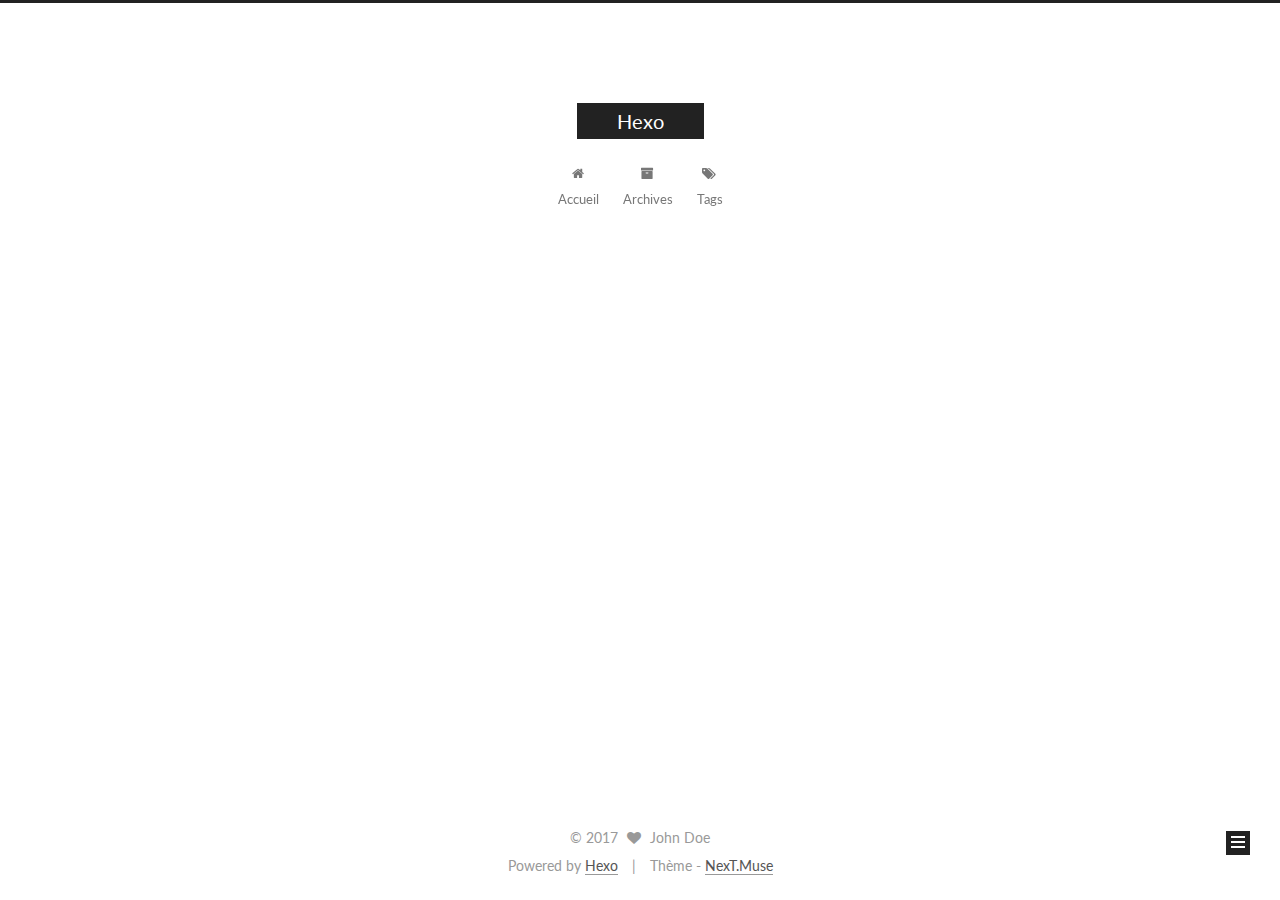
==== commit 40ab632c: "Site updated: 2017-04-27 16:59:14" ====
--- a/index.html
+++ b/index.html
@@ -1,261 +1,609 @@
-<!DOCTYPE html>
-<html>
+<!doctype html>
+
+
+
+  
+
+
+<html class="theme-next muse use-motion" lang="">
 <head>
-  <meta charset="utf-8">
-  
-  <title>Hexo</title>
-  <meta name="viewport" content="width=device-width, initial-scale=1, maximum-scale=1">
-  <meta property="og:type" content="website">
+  <meta charset="UTF-8"/>
+<meta http-equiv="X-UA-Compatible" content="IE=edge" />
+<meta name="viewport" content="width=device-width, initial-scale=1, maximum-scale=1"/>
+
+
+
+
+
+
+<meta http-equiv="Cache-Control" content="no-transform" />
+<meta http-equiv="Cache-Control" content="no-siteapp" />
+
+
+
+
+
+
+
+
+
+
+
+
+
+
+
+  
+  
+  <link href="/lib/fancybox/source/jquery.fancybox.css?v=2.1.5" rel="stylesheet" type="text/css" />
+
+
+
+
+  
+  
+  
+  
+
+  
+    
+    
+  
+
+  
+
+  
+
+  
+
+  
+
+  
+    
+    
+    <link href="//fonts.googleapis.com/css?family=Lato:300,300italic,400,400italic,700,700italic&subset=latin,latin-ext" rel="stylesheet" type="text/css">
+  
+
+
+
+
+
+
+<link href="/lib/font-awesome/css/font-awesome.min.css?v=4.6.2" rel="stylesheet" type="text/css" />
+
+<link href="/css/main.css?v=5.1.1" rel="stylesheet" type="text/css" />
+
+
+  <meta name="keywords" content="Hexo, NexT" />
+
+
+
+
+
+
+
+
+  <link rel="shortcut icon" type="image/x-icon" href="/favicon.ico?v=5.1.1" />
+
+
+
+
+
+
+<meta property="og:type" content="website">
 <meta property="og:title" content="Hexo">
 <meta property="og:url" content="git@git.com:cheenweiquan/test.github.com/index.html">
 <meta property="og:site_name" content="Hexo">
 <meta name="twitter:card" content="summary">
 <meta name="twitter:title" content="Hexo">
-  
-    <link rel="alternate" href="/atom.xml" title="Hexo" type="application/atom+xml">
-  
-  
-    <link rel="icon" href="/favicon.png">
-  
-  
-    <link href="//fonts.googleapis.com/css?family=Source+Code+Pro" rel="stylesheet" type="text/css">
-  
-  <link rel="stylesheet" href="/css/style.css">
-  
-
+
+
+
+<script type="text/javascript" id="hexo.configurations">
+  var NexT = window.NexT || {};
+  var CONFIG = {
+    root: '/',
+    scheme: 'Muse',
+    sidebar: {"position":"left","display":"post","offset":12,"offset_float":0,"b2t":false,"scrollpercent":false},
+    fancybox: true,
+    motion: true,
+    duoshuo: {
+      userId: '0',
+      author: 'Author'
+    },
+    algolia: {
+      applicationID: '',
+      apiKey: '',
+      indexName: '',
+      hits: {"per_page":10},
+      labels: {"input_placeholder":"Search for Posts","hits_empty":"We didn't find any results for the search: ${query}","hits_stats":"${hits} results found in ${time} ms"}
+    }
+  };
+</script>
+
+
+
+  <link rel="canonical" href="git@git.com:cheenweiquan/test.github.com/"/>
+
+
+
+
+
+  <title>Hexo</title>
 </head>
 
-<body>
-  <div id="container">
-    <div id="wrap">
-      <header id="header">
-  <div id="banner"></div>
-  <div id="header-outer" class="outer">
-    <div id="header-title" class="inner">
-      <h1 id="logo-wrap">
-        <a href="/" id="logo">Hexo</a>
-      </h1>
-      
+<body itemscope itemtype="http://schema.org/WebPage" lang="">
+
+  
+
+
+
+
+
+
+
+
+
+
+
+
+
+
+  
+  
+    
+  
+
+  <div class="container sidebar-position-left 
+   page-home 
+ ">
+    <div class="headband"></div>
+
+    <header id="header" class="header" itemscope itemtype="http://schema.org/WPHeader">
+      <div class="header-inner"><div class="site-brand-wrapper">
+  <div class="site-meta ">
+    
+
+    <div class="custom-logo-site-title">
+      <a href="/"  class="brand" rel="start">
+        <span class="logo-line-before"><i></i></span>
+        <span class="site-title">Hexo</span>
+        <span class="logo-line-after"><i></i></span>
+      </a>
     </div>
-    <div id="header-inner" class="inner">
-      <nav id="main-nav">
-        <a id="main-nav-toggle" class="nav-icon"></a>
-        
-          <a class="main-nav-link" href="/">Home</a>
-        
-          <a class="main-nav-link" href="/archives">Archives</a>
-        
-      </nav>
-      <nav id="sub-nav">
-        
-          <a id="nav-rss-link" class="nav-icon" href="/atom.xml" title="RSS Feed"></a>
-        
-        <a id="nav-search-btn" class="nav-icon" title="Search"></a>
-      </nav>
-      <div id="search-form-wrap">
-        <form action="//google.com/search" method="get" accept-charset="UTF-8" class="search-form"><input type="search" name="q" class="search-form-input" placeholder="Search"><button type="submit" class="search-form-submit">&#xF002;</button><input type="hidden" name="sitesearch" value="git@git.com:cheenweiquan/test.github.com"></form>
-      </div>
+      
+        <p class="site-subtitle"></p>
+      
+  </div>
+
+  <div class="site-nav-toggle">
+    <button>
+      <span class="btn-bar"></span>
+      <span class="btn-bar"></span>
+      <span class="btn-bar"></span>
+    </button>
+  </div>
+</div>
+
+<nav class="site-nav">
+  
+
+  
+    <ul id="menu" class="menu">
+      
+        
+        <li class="menu-item menu-item-home">
+          <a href="/" rel="section">
+            
+              <i class="menu-item-icon fa fa-fw fa-home"></i> <br />
+            
+            Accueil
+          </a>
+        </li>
+      
+        
+        <li class="menu-item menu-item-archives">
+          <a href="/archives" rel="section">
+            
+              <i class="menu-item-icon fa fa-fw fa-archive"></i> <br />
+            
+            Archives
+          </a>
+        </li>
+      
+        
+        <li class="menu-item menu-item-tags">
+          <a href="/tags" rel="section">
+            
+              <i class="menu-item-icon fa fa-fw fa-tags"></i> <br />
+            
+            Tags
+          </a>
+        </li>
+      
+
+      
+    </ul>
+  
+
+  
+</nav>
+
+
+
+ </div>
+    </header>
+
+    <main id="main" class="main">
+      <div class="main-inner">
+        <div class="content-wrap">
+          <div id="content" class="content">
+            
+  <section id="posts" class="posts-expand">
+    
+      
+
+  
+
+  
+  
+  
+
+  <article class="post post-type-normal " itemscope itemtype="http://schema.org/Article">
+    <link itemprop="mainEntityOfPage" href="git@git.com:cheenweiquan/test.github.com/2017/04/27/first-article/">
+
+    <span hidden itemprop="author" itemscope itemtype="http://schema.org/Person">
+      <meta itemprop="name" content="John Doe">
+      <meta itemprop="description" content="">
+      <meta itemprop="image" content="/images/avatar.gif">
+    </span>
+
+    <span hidden itemprop="publisher" itemscope itemtype="http://schema.org/Organization">
+      <meta itemprop="name" content="Hexo">
+    </span>
+
+    
+      <header class="post-header">
+
+        
+        
+          <h1 class="post-title" itemprop="name headline">
+            
+            
+              
+                
+                <a class="post-title-link" href="/2017/04/27/first-article/" itemprop="url">
+                  Non titré
+                </a>
+              
+            
+          </h1>
+        
+
+        <div class="post-meta">
+          <span class="post-time">
+            
+              <span class="post-meta-item-icon">
+                <i class="fa fa-calendar-o"></i>
+              </span>
+              
+                <span class="post-meta-item-text">Posté le</span>
+              
+              <time title="Post created" itemprop="dateCreated datePublished" datetime="2017-04-27T15:44:18+08:00">
+                2017-04-27
+              </time>
+            
+
+            
+
+            
+          </span>
+
+          
+
+          
+            
+          
+
+          
+          
+
+          
+
+          
+
+          
+
+        </div>
+      </header>
+    
+
+    <div class="post-body" itemprop="articleBody">
+
+      
+      
+
+      
+        
+          
+            <p>这里是first-article.md<br><img src="http://i2.muimg.com/567571/a3b797b02429766a.jpg" alt=""></p>
+
+          
+        
+      
+    </div>
+
+    <div>
+      
+    </div>
+
+    <div>
+      
+    </div>
+
+    <div>
+      
+    </div>
+
+    <footer class="post-footer">
+      
+
+      
+
+      
+
+      
+      
+        <div class="post-eof"></div>
+      
+    </footer>
+  </article>
+
+
+    
+  </section>
+
+  
+
+
+          </div>
+          
+
+
+          
+
+        </div>
+        
+          
+  
+  <div class="sidebar-toggle">
+    <div class="sidebar-toggle-line-wrap">
+      <span class="sidebar-toggle-line sidebar-toggle-line-first"></span>
+      <span class="sidebar-toggle-line sidebar-toggle-line-middle"></span>
+      <span class="sidebar-toggle-line sidebar-toggle-line-last"></span>
     </div>
   </div>
-</header>
-      <div class="outer">
-        <section id="main">
-  
-    <article id="post-first-article-1" class="article article-type-post" itemscope itemprop="blogPost">
-  <div class="article-meta">
-    <a href="/2017/04/27/first-article-1/" class="article-date">
-  <time datetime="2017-04-27T07:45:12.000Z" itemprop="datePublished">2017-04-27</time>
-</a>
-    
+
+  <aside id="sidebar" class="sidebar">
+    <div class="sidebar-inner">
+
+      
+
+      
+
+      <section class="site-overview sidebar-panel sidebar-panel-active">
+        <div class="site-author motion-element" itemprop="author" itemscope itemtype="http://schema.org/Person">
+          <img class="site-author-image" itemprop="image"
+               src="/images/avatar.gif"
+               alt="John Doe" />
+          <p class="site-author-name" itemprop="name">John Doe</p>
+           
+              <p class="site-description motion-element" itemprop="description"></p>
+          
+        </div>
+        <nav class="site-state motion-element">
+
+          
+            <div class="site-state-item site-state-posts">
+              <a href="/archives">
+                <span class="site-state-item-count">1</span>
+                <span class="site-state-item-name">articles</span>
+              </a>
+            </div>
+          
+
+          
+
+          
+
+        </nav>
+
+        
+
+        <div class="links-of-author motion-element">
+          
+        </div>
+
+        
+        
+
+        
+        
+
+        
+
+
+      </section>
+
+      
+
+      
+
+    </div>
+  </aside>
+
+
+        
+      </div>
+    </main>
+
+    <footer id="footer" class="footer">
+      <div class="footer-inner">
+        <div class="copyright" >
+  
+  &copy; 
+  <span itemprop="copyrightYear">2017</span>
+  <span class="with-love">
+    <i class="fa fa-heart"></i>
+  </span>
+  <span class="author" itemprop="copyrightHolder">John Doe</span>
+</div>
+
+
+<div class="powered-by">
+  Powered by <a class="theme-link" href="https://hexo.io">Hexo</a>
+</div>
+
+<div class="theme-info">
+  Thème -
+  <a class="theme-link" href="https://github.com/iissnan/hexo-theme-next">
+    NexT.Muse
+  </a>
+</div>
+
+
+        
+
+        
+      </div>
+    </footer>
+
+    
+      <div class="back-to-top">
+        <i class="fa fa-arrow-up"></i>
+        
+      </div>
+    
+
   </div>
-  <div class="article-inner">
-    
-    
-      <header class="article-header">
-        
-  
-    <h1 itemprop="name">
-      <a class="article-title" href="/2017/04/27/first-article-1/">first article</a>
-    </h1>
-  
-
-      </header>
-    
-    <div class="article-entry" itemprop="articleBody">
-      
-        
-      
-    </div>
-    <footer class="article-footer">
-      <a data-url="git@git.com:cheenweiquan/test.github.com/2017/04/27/first-article-1/" data-id="cj204gv7a000068w3uuh2y8qf" class="article-share-link">Share</a>
-      
-      
-    </footer>
-  </div>
-  
-</article>
-
-
-  
-    <article id="post-first-article" class="article article-type-post" itemscope itemprop="blogPost">
-  <div class="article-meta">
-    <a href="/2017/04/27/first-article/" class="article-date">
-  <time datetime="2017-04-27T07:44:17.000Z" itemprop="datePublished">2017-04-27</time>
-</a>
-    
-  </div>
-  <div class="article-inner">
-    
-    
-      <header class="article-header">
-        
-  
-    <h1 itemprop="name">
-      <a class="article-title" href="/2017/04/27/first-article/">first article</a>
-    </h1>
-  
-
-      </header>
-    
-    <div class="article-entry" itemprop="articleBody">
-      
-        <p>4/27/2017 3:47:15 PM ``</p>
-<h1 id="first"><a href="#first" class="headerlink" title="first"></a>first</h1><h2 id="second"><a href="#second" class="headerlink" title="second"></a>second</h2>
-      
-    </div>
-    <footer class="article-footer">
-      <a data-url="git@git.com:cheenweiquan/test.github.com/2017/04/27/first-article/" data-id="cj204gv7i000168w3v4jzfkxs" class="article-share-link">Share</a>
-      
-      
-    </footer>
-  </div>
-  
-</article>
-
-
-  
-    <article id="post-hello-world" class="article article-type-post" itemscope itemprop="blogPost">
-  <div class="article-meta">
-    <a href="/2017/04/27/hello-world/" class="article-date">
-  <time datetime="2017-04-27T07:01:44.808Z" itemprop="datePublished">2017-04-27</time>
-</a>
-    
-  </div>
-  <div class="article-inner">
-    
-    
-      <header class="article-header">
-        
-  
-    <h1 itemprop="name">
-      <a class="article-title" href="/2017/04/27/hello-world/">Hello World</a>
-    </h1>
-  
-
-      </header>
-    
-    <div class="article-entry" itemprop="articleBody">
-      
-        <p>Welcome to <a href="https://hexo.io/" target="_blank" rel="external">Hexo</a>! This is your very first post. Check <a href="https://hexo.io/docs/" target="_blank" rel="external">documentation</a> for more info. If you get any problems when using Hexo, you can find the answer in <a href="https://hexo.io/docs/troubleshooting.html" target="_blank" rel="external">troubleshooting</a> or you can ask me on <a href="https://github.com/hexojs/hexo/issues" target="_blank" rel="external">GitHub</a>.</p>
-<h2 id="Quick-Start"><a href="#Quick-Start" class="headerlink" title="Quick Start"></a>Quick Start</h2><h3 id="Create-a-new-post"><a href="#Create-a-new-post" class="headerlink" title="Create a new post"></a>Create a new post</h3><figure class="highlight bash"><table><tr><td class="gutter"><pre><div class="line">1</div></pre></td><td class="code"><pre><div class="line">$ hexo new <span class="string">"My New Post"</span></div></pre></td></tr></table></figure>
-<p>More info: <a href="https://hexo.io/docs/writing.html" target="_blank" rel="external">Writing</a></p>
-<h3 id="Run-server"><a href="#Run-server" class="headerlink" title="Run server"></a>Run server</h3><figure class="highlight bash"><table><tr><td class="gutter"><pre><div class="line">1</div></pre></td><td class="code"><pre><div class="line">$ hexo server</div></pre></td></tr></table></figure>
-<p>More info: <a href="https://hexo.io/docs/server.html" target="_blank" rel="external">Server</a></p>
-<h3 id="Generate-static-files"><a href="#Generate-static-files" class="headerlink" title="Generate static files"></a>Generate static files</h3><figure class="highlight bash"><table><tr><td class="gutter"><pre><div class="line">1</div></pre></td><td class="code"><pre><div class="line">$ hexo generate</div></pre></td></tr></table></figure>
-<p>More info: <a href="https://hexo.io/docs/generating.html" target="_blank" rel="external">Generating</a></p>
-<h3 id="Deploy-to-remote-sites"><a href="#Deploy-to-remote-sites" class="headerlink" title="Deploy to remote sites"></a>Deploy to remote sites</h3><figure class="highlight bash"><table><tr><td class="gutter"><pre><div class="line">1</div></pre></td><td class="code"><pre><div class="line">$ hexo deploy</div></pre></td></tr></table></figure>
-<p>More info: <a href="https://hexo.io/docs/deployment.html" target="_blank" rel="external">Deployment</a></p>
-
-      
-    </div>
-    <footer class="article-footer">
-      <a data-url="git@git.com:cheenweiquan/test.github.com/2017/04/27/hello-world/" data-id="cj204gv7m000268w3whcv01ou" class="article-share-link">Share</a>
-      
-      
-    </footer>
-  </div>
-  
-</article>
-
-
-  
-
-</section>
-        
-          <aside id="sidebar">
-  
-    
-
-  
-    
-
-  
-    
-  
-    
-  <div class="widget-wrap">
-    <h3 class="widget-title">Archives</h3>
-    <div class="widget">
-      <ul class="archive-list"><li class="archive-list-item"><a class="archive-list-link" href="/archives/2017/04/">April 2017</a></li></ul>
-    </div>
-  </div>
-
-
-  
-    
-  <div class="widget-wrap">
-    <h3 class="widget-title">Recent Posts</h3>
-    <div class="widget">
-      <ul>
-        
-          <li>
-            <a href="/2017/04/27/first-article-1/">first article</a>
-          </li>
-        
-          <li>
-            <a href="/2017/04/27/first-article/">first article</a>
-          </li>
-        
-          <li>
-            <a href="/2017/04/27/hello-world/">Hello World</a>
-          </li>
-        
-      </ul>
-    </div>
-  </div>
-
-  
-</aside>
-        
-      </div>
-      <footer id="footer">
-  
-  <div class="outer">
-    <div id="footer-info" class="inner">
-      &copy; 2017 John Doe<br>
-      Powered by <a href="http://hexo.io/" target="_blank">Hexo</a>
-    </div>
-  </div>
-</footer>
-    </div>
-    <nav id="mobile-nav">
-  
-    <a href="/" class="mobile-nav-link">Home</a>
-  
-    <a href="/archives" class="mobile-nav-link">Archives</a>
-  
-</nav>
-    
-
-<script src="//ajax.googleapis.com/ajax/libs/jquery/2.0.3/jquery.min.js"></script>
-
-
-  <link rel="stylesheet" href="/fancybox/jquery.fancybox.css">
-  <script src="/fancybox/jquery.fancybox.pack.js"></script>
-
-
-<script src="/js/script.js"></script>
-
-  </div>
+
+  
+
+<script type="text/javascript">
+  if (Object.prototype.toString.call(window.Promise) !== '[object Function]') {
+    window.Promise = null;
+  }
+</script>
+
+
+
+
+
+
+
+
+
+  
+
+
+
+
+
+
+
+
+
+
+
+
+  
+  <script type="text/javascript" src="/lib/jquery/index.js?v=2.1.3"></script>
+
+  
+  <script type="text/javascript" src="/lib/fastclick/lib/fastclick.min.js?v=1.0.6"></script>
+
+  
+  <script type="text/javascript" src="/lib/jquery_lazyload/jquery.lazyload.js?v=1.9.7"></script>
+
+  
+  <script type="text/javascript" src="/lib/velocity/velocity.min.js?v=1.2.1"></script>
+
+  
+  <script type="text/javascript" src="/lib/velocity/velocity.ui.min.js?v=1.2.1"></script>
+
+  
+  <script type="text/javascript" src="/lib/fancybox/source/jquery.fancybox.pack.js?v=2.1.5"></script>
+
+
+  
+
+
+  <script type="text/javascript" src="/js/src/utils.js?v=5.1.1"></script>
+
+  <script type="text/javascript" src="/js/src/motion.js?v=5.1.1"></script>
+
+
+
+  
+  
+
+  
+
+  
+
+
+  <script type="text/javascript" src="/js/src/bootstrap.js?v=5.1.1"></script>
+
+
+
+  
+
+
+  
+
+
+
+
+	
+
+
+
+
+
+  
+
+
+
+
+
+  
+
+
+
+
+
+  
+
+
+
+
+
+
+  
+
+
+
+
+
+  
+
+  
+
+  
+
+  
+
+  
+
 </body>
-</html>+</html>
--- a/css/main.css
+++ b/css/main.css
@@ -0,0 +1,2546 @@
+/* normalize.css v3.0.2 | MIT License | git.io/normalize */
+html {
+  font-family: sans-serif; /* 1 */
+  -ms-text-size-adjust: 100%; /* 2 */
+  -webkit-text-size-adjust: 100%; /* 2 */
+}
+body {
+  margin: 0;
+}
+article,
+aside,
+details,
+figcaption,
+figure,
+footer,
+header,
+hgroup,
+main,
+menu,
+nav,
+section,
+summary {
+  display: block;
+}
+audio,
+canvas,
+progress,
+video {
+  display: inline-block; /* 1 */
+  vertical-align: baseline; /* 2 */
+}
+audio:not([controls]) {
+  display: none;
+  height: 0;
+}
+[hidden],
+template {
+  display: none;
+}
+a {
+  background-color: transparent;
+}
+a:active,
+a:hover {
+  outline: 0;
+}
+abbr[title] {
+  border-bottom: 1px dotted;
+}
+b,
+strong {
+  font-weight: bold;
+}
+dfn {
+  font-style: italic;
+}
+h1 {
+  font-size: 2em;
+  margin: 0.67em 0;
+}
+mark {
+  background: #ff0;
+  color: #000;
+}
+small {
+  font-size: 80%;
+}
+sub,
+sup {
+  font-size: 75%;
+  line-height: 0;
+  position: relative;
+  vertical-align: baseline;
+}
+sup {
+  top: -0.5em;
+}
+sub {
+  bottom: -0.25em;
+}
+img {
+  border: 0;
+}
+svg:not(:root) {
+  overflow: hidden;
+}
+figure {
+  margin: 1em 40px;
+}
+hr {
+  -moz-box-sizing: content-box;
+  box-sizing: content-box;
+  height: 0;
+}
+pre {
+  overflow: auto;
+}
+code,
+kbd,
+pre,
+samp {
+  font-family: monospace, monospace;
+  font-size: 1em;
+}
+button,
+input,
+optgroup,
+select,
+textarea {
+  color: inherit; /* 1 */
+  font: inherit; /* 2 */
+  margin: 0; /* 3 */
+}
+button {
+  overflow: visible;
+}
+button,
+select {
+  text-transform: none;
+}
+button,
+html input[type="button"],
+input[type="reset"],
+input[type="submit"] {
+  -webkit-appearance: button; /* 2 */
+  cursor: pointer; /* 3 */
+}
+button[disabled],
+html input[disabled] {
+  cursor: default;
+}
+button::-moz-focus-inner,
+input::-moz-focus-inner {
+  border: 0;
+  padding: 0;
+}
+input {
+  line-height: normal;
+}
+input[type="checkbox"],
+input[type="radio"] {
+  box-sizing: border-box; /* 1 */
+  padding: 0; /* 2 */
+}
+input[type="number"]::-webkit-inner-spin-button,
+input[type="number"]::-webkit-outer-spin-button {
+  height: auto;
+}
+input[type="search"] {
+  -webkit-appearance: textfield; /* 1 */
+  -moz-box-sizing: content-box;
+  -webkit-box-sizing: content-box; /* 2 */
+  box-sizing: content-box;
+}
+input[type="search"]::-webkit-search-cancel-button,
+input[type="search"]::-webkit-search-decoration {
+  -webkit-appearance: none;
+}
+fieldset {
+  border: 1px solid #c0c0c0;
+  margin: 0 2px;
+  padding: 0.35em 0.625em 0.75em;
+}
+legend {
+  border: 0; /* 1 */
+  padding: 0; /* 2 */
+}
+textarea {
+  overflow: auto;
+}
+optgroup {
+  font-weight: bold;
+}
+table {
+  border-collapse: collapse;
+  border-spacing: 0;
+}
+td,
+th {
+  padding: 0;
+}
+::selection {
+  background: #262a30;
+  color: #fff;
+}
+body {
+  position: relative;
+  font-family: 'Lato', "PingFang SC", "Microsoft YaHei", sans-serif;
+  font-size: 14px;
+  line-height: 2;
+  color: #555;
+  background: #fff;
+}
+@media (max-width: 767px) {
+  body {
+    padding-right: 0 !important;
+  }
+}
+@media (min-width: 768px) and (max-width: 991px) {
+  body {
+    padding-right: 0 !important;
+  }
+}
+@media (min-width: 1600px) {
+  body {
+    font-size: 16px;
+  }
+}
+h1,
+h2,
+h3,
+h4,
+h5,
+h6 {
+  margin: 0;
+  padding: 0;
+  font-weight: bold;
+  line-height: 1.5;
+  font-family: 'Lato', "PingFang SC", "Microsoft YaHei", sans-serif;
+}
+h2,
+h3,
+h4,
+h5,
+h6 {
+  margin: 20px 0 15px;
+}
+h1 {
+  font-size: 22px;
+}
+@media (max-width: 767px) {
+  h1 {
+    font-size: 18px;
+  }
+}
+h2 {
+  font-size: 20px;
+}
+@media (max-width: 767px) {
+  h2 {
+    font-size: 16px;
+  }
+}
+h3 {
+  font-size: 18px;
+}
+@media (max-width: 767px) {
+  h3 {
+    font-size: 14px;
+  }
+}
+h4 {
+  font-size: 16px;
+}
+@media (max-width: 767px) {
+  h4 {
+    font-size: 12px;
+  }
+}
+h5 {
+  font-size: 14px;
+}
+@media (max-width: 767px) {
+  h5 {
+    font-size: 10px;
+  }
+}
+h6 {
+  font-size: 12px;
+}
+@media (max-width: 767px) {
+  h6 {
+    font-size: 8px;
+  }
+}
+p {
+  margin: 0 0 25px 0;
+}
+a {
+  color: #555;
+  text-decoration: none;
+  border-bottom: 1px solid #999;
+  word-wrap: break-word;
+}
+a:hover {
+  color: #222;
+  border-bottom-color: #222;
+}
+blockquote {
+  margin: 0;
+  padding: 0;
+}
+img {
+  display: block;
+  margin: auto;
+  max-width: 100%;
+  height: auto;
+}
+hr {
+  margin: 40px 0;
+  height: 3px;
+  border: none;
+  background-color: #ddd;
+  background-image: repeating-linear-gradient(-45deg, #fff, #fff 4px, transparent 4px, transparent 8px);
+}
+blockquote {
+  padding: 0 15px;
+  color: #666;
+  border-left: 4px solid #ddd;
+}
+blockquote cite::before {
+  content: "-";
+  padding: 0 5px;
+}
+dt {
+  font-weight: 700;
+}
+dd {
+  margin: 0;
+  padding: 0;
+}
+.text-left {
+  text-align: left;
+}
+.text-center {
+  text-align: center;
+}
+.text-right {
+  text-align: right;
+}
+.text-justify {
+  text-align: justify;
+}
+.text-nowrap {
+  white-space: nowrap;
+}
+.text-lowercase {
+  text-transform: lowercase;
+}
+.text-uppercase {
+  text-transform: uppercase;
+}
+.text-capitalize {
+  text-transform: capitalize;
+}
+.center-block {
+  display: block;
+  margin-left: auto;
+  margin-right: auto;
+}
+.clearfix:before,
+.clearfix:after {
+  content: " ";
+  display: table;
+}
+.clearfix:after {
+  clear: both;
+}
+.pullquote {
+  width: 45%;
+}
+.pullquote.left {
+  float: left;
+  margin-left: 5px;
+  margin-right: 10px;
+}
+.pullquote.right {
+  float: right;
+  margin-left: 10px;
+  margin-right: 5px;
+}
+.affix.affix.affix {
+  position: fixed;
+}
+.translation {
+  margin-top: -20px;
+  font-size: 14px;
+  color: #999;
+}
+.scrollbar-measure {
+  width: 100px;
+  height: 100px;
+  overflow: scroll;
+  position: absolute;
+  top: -9999px;
+}
+.use-motion .motion-element {
+  opacity: 0;
+}
+table {
+  margin: 20px 0;
+  width: 100%;
+  border-collapse: collapse;
+  border-spacing: 0;
+  border: 1px solid #ddd;
+  font-size: 14px;
+  table-layout: fixed;
+  word-wrap: break-all;
+}
+table>tbody>tr:nth-of-type(odd) {
+  background-color: #f9f9f9;
+}
+table>tbody>tr:hover {
+  background-color: #f5f5f5;
+}
+caption,
+th,
+td {
+  padding: 8px;
+  text-align: left;
+  vertical-align: middle;
+  font-weight: normal;
+}
+th,
+td {
+  border-bottom: 3px solid #ddd;
+  border-right: 1px solid #eee;
+}
+th {
+  padding-bottom: 10px;
+  font-weight: 700;
+}
+td {
+  border-bottom-width: 1px;
+}
+html,
+body {
+  height: 100%;
+}
+.container {
+  position: relative;
+  min-height: 100%;
+}
+.header-inner {
+  margin: 0 auto;
+  padding: 100px 0 70px;
+  width: 700px;
+}
+@media (min-width: 1600px) {
+  .container .header-inner {
+    width: 900px;
+  }
+}
+.main {
+  padding-bottom: 150px;
+}
+.main-inner {
+  margin: 0 auto;
+  width: 700px;
+}
+@media (min-width: 1600px) {
+  .container .main-inner {
+    width: 900px;
+  }
+}
+.footer {
+  position: absolute;
+  left: 0;
+  bottom: 0;
+  width: 100%;
+  min-height: 50px;
+}
+.footer-inner {
+  box-sizing: border-box;
+  margin: 20px auto;
+  width: 700px;
+}
+@media (min-width: 1600px) {
+  .container .footer-inner {
+    width: 900px;
+  }
+}
+pre,
+.highlight {
+  overflow: auto;
+  margin: 20px 0;
+  padding: 0;
+  font-size: 13px;
+  color: #4d4d4c;
+  background: #f7f7f7;
+  line-height: 1.6;
+}
+pre,
+code {
+  font-family: consolas, Menlo, "PingFang SC", "Microsoft YaHei", monospace;
+}
+code {
+  padding: 2px 4px;
+  word-wrap: break-word;
+  color: #555;
+  background: #eee;
+  border-radius: 3px;
+  font-size: 13px;
+}
+pre code {
+  padding: 0;
+  color: #4d4d4c;
+  background: none;
+  text-shadow: none;
+}
+.highlight {
+  border-radius: 1px;
+}
+.highlight pre {
+  border: none;
+  margin: 0;
+  padding: 10px 0;
+}
+.highlight table {
+  margin: 0;
+  width: auto;
+  border: none;
+}
+.highlight td {
+  border: none;
+  padding: 0;
+}
+.highlight figcaption {
+  font-size: 1em;
+  color: #4d4d4c;
+  line-height: 1em;
+  margin-bottom: 1em;
+}
+.highlight figcaption:before,
+.highlight figcaption:after {
+  content: " ";
+  display: table;
+}
+.highlight figcaption:after {
+  clear: both;
+}
+.highlight figcaption a {
+  float: right;
+  color: #4d4d4c;
+}
+.highlight figcaption a:hover {
+  border-bottom-color: #4d4d4c;
+}
+.highlight .gutter pre {
+  padding-left: 10px;
+  padding-right: 10px;
+  color: #869194;
+  text-align: right;
+  background-color: #eff2f3;
+}
+.highlight .code pre {
+  width: 100%;
+  padding-left: 10px;
+  padding-right: 10px;
+  background-color: #f7f7f7;
+}
+.highlight .line {
+  height: 20px;
+}
+.gutter {
+  -webkit-user-select: none;
+  -moz-user-select: none;
+  -ms-user-select: none;
+  user-select: none;
+}
+.gist table {
+  width: auto;
+}
+.gist table td {
+  border: none;
+}
+pre .deletion {
+  background: #fdd;
+}
+pre .addition {
+  background: #dfd;
+}
+pre .meta {
+  color: #8959a8;
+}
+pre .comment {
+  color: #8e908c;
+}
+pre .variable,
+pre .attribute,
+pre .tag,
+pre .regexp,
+pre .ruby .constant,
+pre .xml .tag .title,
+pre .xml .pi,
+pre .xml .doctype,
+pre .html .doctype,
+pre .css .id,
+pre .css .class,
+pre .css .pseudo {
+  color: #c82829;
+}
+pre .number,
+pre .preprocessor,
+pre .built_in,
+pre .literal,
+pre .params,
+pre .constant,
+pre .command {
+  color: #f5871f;
+}
+pre .ruby .class .title,
+pre .css .rules .attribute,
+pre .string,
+pre .value,
+pre .inheritance,
+pre .header,
+pre .ruby .symbol,
+pre .xml .cdata,
+pre .special,
+pre .number,
+pre .formula {
+  color: #718c00;
+}
+pre .title,
+pre .css .hexcolor {
+  color: #3e999f;
+}
+pre .function,
+pre .python .decorator,
+pre .python .title,
+pre .ruby .function .title,
+pre .ruby .title .keyword,
+pre .perl .sub,
+pre .javascript .title,
+pre .coffeescript .title {
+  color: #4271ae;
+}
+pre .keyword,
+pre .javascript .function {
+  color: #8959a8;
+}
+.full-image.full-image.full-image {
+  border: none;
+  max-width: 100%;
+  width: auto;
+  margin: 20px auto;
+}
+@media (min-width: 992px) {
+  .full-image.full-image.full-image {
+    max-width: none;
+    width: 110%;
+    margin: 25px -5%;
+  }
+}
+.blockquote-center,
+.page-home .post-type-quote blockquote,
+.page-post-detail .post-type-quote blockquote {
+  position: relative;
+  margin: 40px 0;
+  padding: 0;
+  border-left: none;
+  text-align: center;
+}
+.blockquote-center::before,
+.page-home .post-type-quote blockquote::before,
+.page-post-detail .post-type-quote blockquote::before,
+.blockquote-center::after,
+.page-home .post-type-quote blockquote::after,
+.page-post-detail .post-type-quote blockquote::after {
+  position: absolute;
+  content: ' ';
+  display: block;
+  width: 100%;
+  height: 24px;
+  opacity: 0.2;
+  background-repeat: no-repeat;
+  background-position: 0 -6px;
+  background-size: 22px 22px;
+}
+.blockquote-center::before,
+.page-home .post-type-quote blockquote::before,
+.page-post-detail .post-type-quote blockquote::before {
+  top: -20px;
+  background-image: url("../images/quote-l.svg");
+  border-top: 1px solid #ccc;
+}
+.blockquote-center::after,
+.page-home .post-type-quote blockquote::after,
+.page-post-detail .post-type-quote blockquote::after {
+  bottom: -20px;
+  background-image: url("../images/quote-r.svg");
+  border-bottom: 1px solid #ccc;
+  background-position: 100% 8px;
+}
+.blockquote-center p,
+.page-home .post-type-quote blockquote p,
+.page-post-detail .post-type-quote blockquote p,
+.blockquote-center div,
+.page-home .post-type-quote blockquote div,
+.page-post-detail .post-type-quote blockquote div {
+  text-align: center;
+}
+.post .post-body .group-picture img {
+  box-sizing: border-box;
+  padding: 0 3px;
+  border: none;
+}
+.post .group-picture-row {
+  overflow: hidden;
+  margin-top: 6px;
+}
+.post .group-picture-row:first-child {
+  margin-top: 0;
+}
+.post .group-picture-column {
+  float: left;
+}
+.page-post-detail .post-body .group-picture-column {
+  float: none;
+  margin-top: 10px;
+  width: auto !important;
+}
+.page-post-detail .post-body .group-picture-column img {
+  margin: 0 auto;
+}
+.page-archive .group-picture-container {
+  overflow: hidden;
+}
+.page-archive .group-picture-row {
+  float: left;
+}
+.page-archive .group-picture-row:first-child {
+  margin-top: 6px;
+}
+.page-archive .group-picture-column {
+  max-width: 150px;
+  max-height: 150px;
+}
+.note {
+  padding: 20px;
+  margin: 20px 0;
+  border: 1px solid #eee;
+  border-left-width: 5px;
+  border-radius: 3px;
+}
+.note h2,
+.note h3,
+.note h4,
+.note h5,
+.note h6 {
+  margin-top: 0;
+  margin-bottom: 5px;
+}
+.note p:last-child {
+  margin-bottom: 0;
+}
+.note code {
+  border-radius: 3px;
+}
+.note+.note {
+  margin-top: -5px;
+}
+.default {
+  border-left-color: #777;
+}
+.default h2,
+.default h3,
+.default h4,
+.default h5,
+.default h6 {
+  color: #777;
+}
+.primary {
+  border-left-color: #428bca;
+}
+.primary h2,
+.primary h3,
+.primary h4,
+.primary h5,
+.primary h6 {
+  color: #428bca;
+}
+.success {
+  border-left-color: #5cb85c;
+}
+.success h2,
+.success h3,
+.success h4,
+.success h5,
+.success h6 {
+  color: #5cb85c;
+}
+.danger {
+  border-left-color: #d9534f;
+}
+.danger h2,
+.danger h3,
+.danger h4,
+.danger h5,
+.danger h6 {
+  color: #d9534f;
+}
+.warning {
+  border-left-color: #f0ad4e;
+}
+.warning h2,
+.warning h3,
+.warning h4,
+.warning h5,
+.warning h6 {
+  color: #f0ad4e;
+}
+.info {
+  border-left-color: #5bc0de;
+}
+.info h2,
+.info h3,
+.info h4,
+.info h5,
+.info h6 {
+  color: #5bc0de;
+}
+.btn {
+  display: inline-block;
+  padding: 0 20px;
+  font-size: 14px;
+  color: #fff;
+  background: #222;
+  border: 2px solid #222;
+  text-decoration: none;
+  border-radius: 0;
+  transition-property: background-color;
+  transition-duration: 0.2s;
+  transition-timing-function: ease-in-out;
+  transition-delay: 0s;
+}
+.btn:hover,
+.post-button .btn:hover {
+  border-color: #222;
+  color: #222;
+  background: #fff;
+}
+.btn-bar {
+  display: block;
+  width: 22px;
+  height: 2px;
+  background: #555;
+  border-radius: 1px;
+}
+.btn-bar+.btn-bar {
+  margin-top: 4px;
+}
+.pagination {
+  margin: 120px 0 40px;
+  text-align: center;
+  border-top: 1px solid #eee;
+}
+.page-number-basic,
+.pagination .prev,
+.pagination .next,
+.pagination .page-number,
+.pagination .space {
+  display: inline-block;
+  position: relative;
+  top: -1px;
+  margin: 0 10px;
+  padding: 0 10px;
+  line-height: 30px;
+}
+@media (max-width: 767px) {
+  .page-number-basic,
+  .pagination .prev,
+  .pagination .next,
+  .pagination .page-number,
+  .pagination .space {
+    margin: 0 5px;
+  }
+}
+.pagination .prev,
+.pagination .next,
+.pagination .page-number {
+  border-bottom: 0;
+  border-top: 1px solid #eee;
+  transition-property: border-color;
+  transition-duration: 0.2s;
+  transition-timing-function: ease-in-out;
+  transition-delay: 0s;
+}
+.pagination .prev:hover,
+.pagination .next:hover,
+.pagination .page-number:hover {
+  border-top-color: #222;
+}
+.pagination .space {
+  padding: 0;
+  margin: 0;
+}
+.pagination .prev {
+  margin-left: 0;
+}
+.pagination .next {
+  margin-right: 0;
+}
+.pagination .page-number.current {
+  color: #fff;
+  background: #ccc;
+  border-top-color: #ccc;
+}
+@media (max-width: 767px) {
+  .pagination {
+    border-top: none;
+  }
+  .pagination .prev,
+  .pagination .next,
+  .pagination .page-number {
+    margin-bottom: 10px;
+    border-top: 0;
+    border-bottom: 1px solid #eee;
+  }
+  .pagination .prev:hover,
+  .pagination .next:hover,
+  .pagination .page-number:hover {
+    border-bottom-color: #222;
+  }
+}
+.comments {
+  margin: 60px 20px 0;
+}
+.tag-cloud {
+  text-align: center;
+}
+.tag-cloud a {
+  display: inline-block;
+  margin: 10px;
+}
+.back-to-top {
+  box-sizing: border-box;
+  position: fixed;
+  bottom: -100px;
+  right: 30px;
+  z-index: 1050;
+  padding: 0 6px;
+  width: 24px;
+  background: #222;
+  font-size: 12px;
+  opacity: 1;
+  color: #fff;
+  cursor: pointer;
+  text-align: center;
+  -webkit-transform: translateZ(0);
+  transition-property: bottom;
+  transition-duration: 0.2s;
+  transition-timing-function: ease-in-out;
+  transition-delay: 0s;
+}
+@media (max-width: 767px) {
+  .back-to-top {
+    display: none;
+  }
+}
+@media (min-width: 768px) and (max-width: 991px) {
+  .back-to-top {
+    display: none;
+  }
+}
+.back-to-top.back-to-top-on {
+  bottom: 19px;
+}
+.header {
+  background: transparent;
+}
+.header-inner {
+  position: relative;
+}
+.headband {
+  height: 3px;
+  background: #222;
+}
+.site-meta {
+  margin: 0;
+  text-align: center;
+}
+@media (max-width: 767px) {
+  .site-meta {
+    text-align: center;
+  }
+}
+.brand {
+  position: relative;
+  display: inline-block;
+  padding: 0 40px;
+  color: #fff;
+  background: #222;
+  border-bottom: none;
+}
+.brand:hover {
+  color: #fff;
+}
+.logo {
+  display: inline-block;
+  margin-right: 5px;
+  line-height: 36px;
+  vertical-align: top;
+}
+.site-title {
+  display: inline-block;
+  vertical-align: top;
+  line-height: 36px;
+  font-size: 20px;
+  font-weight: normal;
+  font-family: 'Lato', "PingFang SC", "Microsoft YaHei", sans-serif;
+}
+.site-subtitle {
+  margin-top: 10px;
+  font-size: 13px;
+  color: #999;
+}
+.use-motion .brand {
+  opacity: 0;
+}
+.use-motion .logo,
+.use-motion .site-title,
+.use-motion .site-subtitle {
+  opacity: 0;
+  position: relative;
+  top: -10px;
+}
+.site-nav-toggle {
+  display: none;
+  position: absolute;
+  top: 10px;
+  left: 10px;
+}
+@media (max-width: 767px) {
+  .site-nav-toggle {
+    display: block;
+  }
+}
+.site-nav-toggle button {
+  margin-top: 2px;
+  padding: 9px 10px;
+  background: transparent;
+  border: none;
+}
+@media (max-width: 767px) {
+  .site-nav {
+    display: none;
+    margin: 0 -10px;
+    padding: 0 10px;
+    clear: both;
+    border-top: 1px solid #ddd;
+  }
+}
+@media (min-width: 768px) and (max-width: 991px) {
+  .site-nav {
+    display: block !important;
+  }
+}
+@media (min-width: 992px) {
+  .site-nav {
+    display: block !important;
+  }
+}
+.menu {
+  margin-top: 20px;
+  padding-left: 0;
+  text-align: center;
+}
+.menu .menu-item {
+  display: inline-block;
+  margin: 0 10px;
+  list-style: none;
+}
+@media screen and (max-width: 767px) {
+  .menu .menu-item {
+    margin-top: 10px;
+  }
+}
+.menu .menu-item a {
+  display: block;
+  font-size: 13px;
+  line-height: inherit;
+  border-bottom: 1px solid transparent;
+  transition-property: border-color;
+  transition-duration: 0.2s;
+  transition-timing-function: ease-in-out;
+  transition-delay: 0s;
+}
+.menu .menu-item a:hover {
+  border-bottom-color: #222;
+}
+.menu .menu-item .fa {
+  margin-right: 5px;
+}
+.use-motion .menu-item {
+  opacity: 0;
+}
+.post-body {
+  font-family: 'Lato', "PingFang SC", "Microsoft YaHei", sans-serif;
+}
+@media (max-width: 767px) {
+  .post-body {
+    word-break: break-word;
+  }
+}
+.post-body .fancybox img {
+  display: block !important;
+  margin: 0 auto;
+  cursor: pointer;
+  cursor: zoom-in;
+  cursor: -webkit-zoom-in;
+}
+.post-body .image-caption,
+.post-body .figure .caption {
+  margin: 10px auto 15px;
+  text-align: center;
+  font-size: 14px;
+  color: #999;
+  font-weight: bold;
+  line-height: 1;
+}
+.post-sticky-flag {
+  display: inline-block;
+  font-size: 16px;
+  -ms-transform: rotate(30deg);
+  -webkit-transform: rotate(30deg);
+  -moz-transform: rotate(30deg);
+  -ms-transform: rotate(30deg);
+  -o-transform: rotate(30deg);
+  transform: rotate(30deg);
+}
+.posts-expand {
+  padding-top: 40px;
+}
+@media (max-width: 767px) {
+  .posts-expand {
+    margin: 0 20px;
+  }
+  .post-body pre {
+    padding: 10px;
+  }
+  .post-body pre .gutter pre {
+    padding-right: 10px;
+  }
+  .post-body .highlight {
+    margin-left: 0px;
+    margin-right: 0px;
+    padding: 0;
+  }
+  .post-body .highlight .gutter pre {
+    padding-right: 10px;
+  }
+}
+@media (min-width: 992px) {
+  .posts-expand .post-body {
+    text-align: justify;
+  }
+}
+.posts-expand .post-body h2,
+.posts-expand .post-body h3,
+.posts-expand .post-body h4,
+.posts-expand .post-body h5,
+.posts-expand .post-body h6 {
+  padding-top: 10px;
+}
+.posts-expand .post-body h2 .header-anchor,
+.posts-expand .post-body h3 .header-anchor,
+.posts-expand .post-body h4 .header-anchor,
+.posts-expand .post-body h5 .header-anchor,
+.posts-expand .post-body h6 .header-anchor {
+  float: right;
+  margin-left: 10px;
+  color: #ccc;
+  border-bottom-style: none;
+  visibility: hidden;
+}
+.posts-expand .post-body h2 .header-anchor:hover,
+.posts-expand .post-body h3 .header-anchor:hover,
+.posts-expand .post-body h4 .header-anchor:hover,
+.posts-expand .post-body h5 .header-anchor:hover,
+.posts-expand .post-body h6 .header-anchor:hover {
+  color: inherit;
+}
+.posts-expand .post-body h2:hover .header-anchor,
+.posts-expand .post-body h3:hover .header-anchor,
+.posts-expand .post-body h4:hover .header-anchor,
+.posts-expand .post-body h5:hover .header-anchor,
+.posts-expand .post-body h6:hover .header-anchor {
+  visibility: visible;
+}
+.posts-expand .post-body ul li {
+  list-style: circle;
+}
+.posts-expand .post-body img {
+  box-sizing: border-box;
+  margin: auto;
+  padding: 3px;
+  border: 1px solid #ddd;
+}
+.posts-expand .fancybox img {
+  margin: 0 auto;
+}
+@media (max-width: 767px) {
+  .posts-collapse {
+    margin: 0 20px;
+  }
+  .posts-collapse .post-title,
+  .posts-collapse .post-meta {
+    display: block;
+    width: auto;
+    text-align: left;
+  }
+}
+.posts-collapse {
+  position: relative;
+  z-index: 1010;
+  margin-left: 55px;
+}
+.posts-collapse::after {
+  content: " ";
+  position: absolute;
+  top: 20px;
+  left: 0;
+  margin-left: -2px;
+  width: 4px;
+  height: 100%;
+  background: #f5f5f5;
+  z-index: -1;
+}
+@media (max-width: 767px) {
+  .posts-collapse {
+    margin: 0 20px;
+  }
+}
+.posts-collapse .collection-title {
+  position: relative;
+  margin: 60px 0;
+}
+.posts-collapse .collection-title h2 {
+  margin-left: 20px;
+}
+.posts-collapse .collection-title small {
+  color: #bbb;
+}
+.posts-collapse .collection-title::before {
+  content: " ";
+  position: absolute;
+  left: 0;
+  top: 50%;
+  margin-left: -4px;
+  margin-top: -4px;
+  width: 8px;
+  height: 8px;
+  background: #bbb;
+  border-radius: 50%;
+}
+.posts-collapse .post {
+  margin: 30px 0;
+}
+.posts-collapse .post-header {
+  position: relative;
+  transition-duration: 0.2s;
+  transition-timing-function: ease-in-out;
+  transition-delay: 0s;
+  transition-property: border;
+  border-bottom: 1px dashed #ccc;
+}
+.posts-collapse .post-header::before {
+  content: " ";
+  position: absolute;
+  left: 0;
+  top: 12px;
+  width: 6px;
+  height: 6px;
+  margin-left: -4px;
+  background: #bbb;
+  border-radius: 50%;
+  border: 1px solid #fff;
+  transition-duration: 0.2s;
+  transition-timing-function: ease-in-out;
+  transition-delay: 0s;
+  transition-property: background;
+}
+.posts-collapse .post-header:hover {
+  border-bottom-color: #666;
+}
+.posts-collapse .post-header:hover::before {
+  background: #222;
+}
+.posts-collapse .post-meta {
+  position: absolute;
+  font-size: 12px;
+  left: 20px;
+  top: 5px;
+}
+.posts-collapse .post-comments-count {
+  display: none;
+}
+.posts-collapse .post-title {
+  margin-left: 60px;
+  font-size: 16px;
+  font-weight: normal;
+  line-height: inherit;
+}
+.posts-collapse .post-title::after {
+  margin-left: 3px;
+  opacity: 0.6;
+}
+.posts-collapse .post-title a {
+  color: #666;
+  border-bottom: none;
+}
+.page-home .post-type-quote .post-header,
+.page-post-detail .post-type-quote .post-header,
+.page-home .post-type-quote .post-tags,
+.page-post-detail .post-type-quote .post-tags {
+  display: none;
+}
+.posts-expand .post-title {
+  font-size: 26px;
+  text-align: center;
+  word-break: break-word;
+  font-weight: 400;
+}
+@media (max-width: 767px) {
+  .posts-expand .post-title {
+    font-size: 22px;
+  }
+}
+.posts-expand .post-title-link {
+  display: inline-block;
+  position: relative;
+  color: #555;
+  border-bottom: none;
+  line-height: 1.2;
+  vertical-align: top;
+}
+.posts-expand .post-title-link::before {
+  content: "";
+  position: absolute;
+  width: 100%;
+  height: 2px;
+  bottom: 0;
+  left: 0;
+  background-color: #000;
+  visibility: hidden;
+  -webkit-transform: scaleX(0);
+  -moz-transform: scaleX(0);
+  -ms-transform: scaleX(0);
+  -o-transform: scaleX(0);
+  transform: scaleX(0);
+  transition-duration: 0.2s;
+  transition-timing-function: ease-in-out;
+  transition-delay: 0s;
+}
+.posts-expand .post-title-link:hover::before {
+  visibility: visible;
+  -webkit-transform: scaleX(1);
+  -moz-transform: scaleX(1);
+  -ms-transform: scaleX(1);
+  -o-transform: scaleX(1);
+  transform: scaleX(1);
+}
+.posts-expand .post-title-link .fa {
+  font-size: 16px;
+}
+.posts-expand .post-meta {
+  margin: 3px 0 60px 0;
+  color: #999;
+  font-family: 'Lato', "PingFang SC", "Microsoft YaHei", sans-serif;
+  font-size: 12px;
+  text-align: center;
+}
+.posts-expand .post-meta .post-category-list {
+  display: inline-block;
+  margin: 0;
+  padding: 3px;
+}
+.posts-expand .post-meta .post-category-list-link {
+  color: #999;
+}
+.posts-expand .post-meta .post-description {
+  font-size: 14px;
+  margin-top: 2px;
+}
+.post-wordcount {
+  display: inline-block;
+}
+.post-meta-divider {
+  margin: 0 0.5em;
+}
+.post-meta-item-icon {
+  margin-right: 3px;
+}
+@media (min-width: 768px) and (max-width: 991px) {
+  .post-meta-item-icon {
+    display: inline-block;
+  }
+}
+@media (max-width: 767px) {
+  .post-meta-item-icon {
+    display: inline-block;
+  }
+}
+@media (min-width: 768px) and (max-width: 991px) {
+  .post-meta-item-text {
+    display: none;
+  }
+}
+@media (max-width: 767px) {
+  .post-meta-item-text {
+    display: none;
+  }
+}
+@media (max-width: 767px) {
+  .posts-expand .post-comments-count {
+    display: none;
+  }
+}
+.social-like {
+  font-size: 14px;
+  height: 20px;
+  text-align: center;
+  border-top: 1px solid #eee;
+  padding-top: 9px;
+  margin-top: 45px;
+  display: flex;
+  justify-content: center;
+}
+.vk_like {
+  width: 85px;
+  height: 21px;
+  padding-top: 7px;
+  align-self: center;
+}
+.fb_like {
+  height: 30px;
+  align-self: center;
+}
+.post-button {
+  margin-top: 50px;
+}
+.post-button .btn {
+  color: #fff;
+  font-size: 14px;
+  background: #222;
+  border-radius: 0;
+  line-height: 2;
+  margin: 0 4px 8px 4px;
+}
+.post-button .fa-fw {
+  width: 1.285714285714286em;
+  text-align: left;
+}
+.posts-expand .post-tags {
+  margin-top: 40px;
+  text-align: center;
+}
+.posts-expand .post-tags a {
+  display: inline-block;
+  margin-right: 10px;
+  font-size: 13px;
+}
+.post-nav {
+  display: table;
+  margin-top: 15px;
+  width: 100%;
+  border-top: 1px solid #eee;
+}
+.post-nav-divider {
+  display: table-cell;
+  width: 10%;
+}
+.post-nav-item {
+  display: table-cell;
+  padding: 10px 0 0 0;
+  width: 45%;
+  vertical-align: top;
+}
+.post-nav-item a {
+  position: relative;
+  display: block;
+  line-height: 25px;
+  font-size: 14px;
+  color: #555;
+  border-bottom: none;
+}
+.post-nav-item a:hover {
+  color: #222;
+  border-bottom: none;
+}
+.post-nav-item a:active {
+  top: 2px;
+}
+.post-nav-item .fa {
+  position: absolute;
+  top: 8px;
+  left: 0;
+  font-size: 12px;
+}
+.post-nav-next a {
+  padding-left: 15px;
+}
+.post-nav-prev {
+  text-align: right;
+}
+.post-nav-prev a {
+  padding-right: 15px;
+}
+.post-nav-prev .fa {
+  right: 0;
+  left: auto;
+}
+.posts-expand .post-eof {
+  display: block;
+  margin: 80px auto 60px;
+  width: 8%;
+  height: 1px;
+  background: #ccc;
+  text-align: center;
+}
+.post:last-child .post-eof.post-eof.post-eof {
+  display: none;
+}
+.post-gallery {
+  display: table;
+  table-layout: fixed;
+  width: 100%;
+  border-collapse: separate;
+}
+.post-gallery-row {
+  display: table-row;
+}
+.post-gallery .post-gallery-img {
+  display: table-cell;
+  text-align: center;
+  vertical-align: middle;
+  border: none;
+}
+.post-gallery .post-gallery-img img {
+  max-width: 100%;
+  max-height: 100%;
+  border: none;
+}
+.fancybox-close,
+.fancybox-close:hover {
+  border: none;
+}
+.sidebar {
+  position: fixed;
+  right: 0;
+  top: 0;
+  bottom: 0;
+  width: 0;
+  z-index: 1040;
+  box-shadow: inset 0 2px 6px #000;
+  background: #222;
+  -webkit-transform: translateZ(0);
+}
+.sidebar a {
+  color: #999;
+  border-bottom-color: #555;
+}
+.sidebar a:hover {
+  color: #eee;
+}
+@media (min-width: 768px) and (max-width: 991px) {
+  .sidebar {
+    display: none !important;
+  }
+}
+@media (max-width: 767px) {
+  .sidebar {
+    display: none !important;
+  }
+}
+.sidebar-inner {
+  position: relative;
+  padding: 20px 10px;
+  color: #999;
+  text-align: center;
+}
+.sidebar-toggle {
+  position: fixed;
+  right: 30px;
+  bottom: 45px;
+  width: 14px;
+  height: 14px;
+  padding: 5px;
+  background: #222;
+  line-height: 0;
+  z-index: 1050;
+  cursor: pointer;
+  -webkit-transform: translateZ(0);
+}
+@media (min-width: 768px) and (max-width: 991px) {
+  .sidebar-toggle {
+    display: none;
+  }
+}
+@media (max-width: 767px) {
+  .sidebar-toggle {
+    display: none;
+  }
+}
+.sidebar-toggle-line {
+  position: relative;
+  display: inline-block;
+  vertical-align: top;
+  height: 2px;
+  width: 100%;
+  background: #fff;
+  margin-top: 3px;
+}
+.sidebar-toggle-line:first-child {
+  margin-top: 0;
+}
+.site-author-image {
+  display: block;
+  margin: 0 auto;
+  padding: 2px;
+  max-width: 96px;
+  height: auto;
+  border: 2px solid #333;
+}
+.site-author-name {
+  margin: 5px 0 0;
+  text-align: center;
+  color: #f5f5f5;
+  font-weight: normal;
+}
+.site-description {
+  margin-top: 5px;
+  text-align: center;
+  font-size: 14px;
+  color: #999;
+}
+.site-state {
+  overflow: hidden;
+  line-height: 1.4;
+  white-space: nowrap;
+  text-align: center;
+}
+.site-state-item {
+  display: inline-block;
+  padding: 0 15px;
+  border-left: 1px solid #333;
+}
+.site-state-item:first-child {
+  border-left: none;
+}
+.site-state-item a {
+  border-bottom: none;
+}
+.site-state-item-count {
+  display: block;
+  text-align: center;
+  color: inherit;
+  font-weight: 600;
+  font-size: 18px;
+}
+.site-state-item-name {
+  font-size: 13px;
+  color: inherit;
+}
+.feed-link {
+  margin-top: 20px;
+}
+.feed-link a {
+  display: inline-block;
+  padding: 0 15px;
+  color: #fc6423;
+  border: 1px solid #fc6423;
+  border-radius: 4px;
+}
+.feed-link a i {
+  color: #fc6423;
+  font-size: 14px;
+}
+.feed-link a:hover {
+  color: #fff;
+  background: #fc6423;
+}
+.feed-link a:hover i {
+  color: #fff;
+}
+.links-of-author {
+  margin-top: 20px;
+}
+.links-of-author a {
+  display: inline-block;
+  vertical-align: middle;
+  margin-right: 10px;
+  margin-bottom: 10px;
+  border-bottom-color: #555;
+  font-size: 13px;
+}
+.links-of-author a:before {
+  display: inline-block;
+  vertical-align: middle;
+  margin-right: 3px;
+  content: " ";
+  width: 4px;
+  height: 4px;
+  border-radius: 50%;
+  background: #ff6be7;
+}
+.links-of-blogroll {
+  font-size: 13px;
+}
+.links-of-blogroll-title {
+  margin-top: 20px;
+  font-size: 14px;
+  font-weight: 600;
+}
+.links-of-blogroll-list {
+  margin: 0;
+  padding: 0;
+  list-style: none;
+}
+.links-of-blogroll-item {
+  padding: 2px 10px;
+}
+.sidebar-nav {
+  margin: 0 0 20px;
+  padding-left: 0;
+}
+.sidebar-nav li {
+  display: inline-block;
+  cursor: pointer;
+  border-bottom: 1px solid transparent;
+  font-size: 14px;
+  color: #555;
+}
+.sidebar-nav li:hover {
+  color: #f5f5f5;
+}
+.page-post-detail .sidebar-nav-toc {
+  padding: 0 5px;
+}
+.page-post-detail .sidebar-nav-overview {
+  margin-left: 10px;
+}
+.sidebar-nav .sidebar-nav-active {
+  color: #87daff;
+  border-bottom-color: #87daff;
+}
+.sidebar-nav .sidebar-nav-active:hover {
+  color: #87daff;
+}
+.sidebar-panel {
+  display: none;
+}
+.sidebar-panel-active {
+  display: block;
+}
+.post-toc-empty {
+  font-size: 14px;
+  color: #666;
+}
+.post-toc-wrap {
+  overflow: hidden;
+}
+.post-toc {
+  overflow: auto;
+}
+.post-toc ol {
+  margin: 0;
+  padding: 0 2px 5px 10px;
+  text-align: left;
+  list-style: none;
+  font-size: 14px;
+}
+.post-toc ol > ol {
+  padding-left: 0;
+}
+.post-toc ol a {
+  transition-duration: 0.2s;
+  transition-timing-function: ease-in-out;
+  transition-delay: 0s;
+  transition-property: all;
+  color: #999;
+  border-bottom-color: #555;
+}
+.post-toc ol a:hover {
+  color: #ccc;
+  border-bottom-color: #ccc;
+}
+.post-toc .nav-item {
+  overflow: hidden;
+  text-overflow: ellipsis;
+  white-space: nowrap;
+  line-height: 1.8;
+}
+.post-toc .nav .nav-child {
+  display: none;
+}
+.post-toc .nav .active > .nav-child {
+  display: block;
+}
+.post-toc .nav .active-current > .nav-child {
+  display: block;
+}
+.post-toc .nav .active-current > .nav-child > .nav-item {
+  display: block;
+}
+.post-toc .nav .active > a {
+  color: #87daff;
+  border-bottom-color: #87daff;
+}
+.post-toc .nav .active-current > a {
+  color: #87daff;
+}
+.post-toc .nav .active-current > a:hover {
+  color: #87daff;
+}
+.footer {
+  font-size: 14px;
+  color: #999;
+}
+.footer img {
+  border: none;
+}
+.footer-inner {
+  text-align: center;
+}
+.with-love {
+  display: inline-block;
+  margin: 0 5px;
+}
+.powered-by,
+.theme-info {
+  display: inline-block;
+}
+.powered-by {
+  margin-right: 10px;
+}
+.powered-by::after {
+  content: "|";
+  padding-left: 10px;
+}
+.cc-license {
+  margin-top: 10px;
+  text-align: center;
+}
+.cc-license .cc-opacity {
+  opacity: 0.7;
+  border-bottom: none;
+}
+.cc-license .cc-opacity:hover {
+  opacity: 0.9;
+}
+.cc-license img {
+  display: inline-block;
+}
+.theme-next #ds-thread #ds-reset {
+  color: #555;
+}
+.theme-next #ds-thread #ds-reset .ds-replybox {
+  margin-bottom: 30px;
+}
+.theme-next #ds-thread #ds-reset .ds-replybox .ds-avatar,
+.theme-next #ds-reset .ds-avatar img {
+  box-shadow: none;
+}
+.theme-next #ds-thread #ds-reset .ds-textarea-wrapper {
+  border-color: #c7d4e1;
+  background: none;
+  border-top-right-radius: 3px;
+  border-top-left-radius: 3px;
+}
+.theme-next #ds-thread #ds-reset .ds-textarea-wrapper textarea {
+  height: 60px;
+}
+.theme-next #ds-reset .ds-rounded-top {
+  border-radius: 0;
+}
+.theme-next #ds-thread #ds-reset .ds-post-toolbar {
+  box-sizing: border-box;
+  border: 1px solid #c7d4e1;
+  background: #f6f8fa;
+}
+.theme-next #ds-thread #ds-reset .ds-post-options {
+  height: 40px;
+  border: none;
+  background: none;
+}
+.theme-next #ds-thread #ds-reset .ds-toolbar-buttons {
+  top: 11px;
+}
+.theme-next #ds-thread #ds-reset .ds-sync {
+  top: 5px;
+}
+.theme-next #ds-thread #ds-reset .ds-post-button {
+  top: 4px;
+  right: 5px;
+  width: 90px;
+  height: 30px;
+  border: 1px solid #c5ced7;
+  border-radius: 3px;
+  background-image: linear-gradient(#fbfbfc, #f5f7f9);
+  color: #60676d;
+}
+.theme-next #ds-thread #ds-reset .ds-post-button:hover {
+  background-position: 0 -30px;
+  color: #60676d;
+}
+.theme-next #ds-thread #ds-reset .ds-comments-info {
+  padding: 10px 0;
+}
+.theme-next #ds-thread #ds-reset .ds-sort {
+  display: none;
+}
+.theme-next #ds-thread #ds-reset li.ds-tab a.ds-current {
+  border: none;
+  background: #f6f8fa;
+  color: #60676d;
+}
+.theme-next #ds-thread #ds-reset li.ds-tab a.ds-current:hover {
+  background-color: #e9f0f7;
+  color: #60676d;
+}
+.theme-next #ds-thread #ds-reset li.ds-tab a {
+  border-radius: 2px;
+  padding: 5px;
+}
+.theme-next #ds-thread #ds-reset .ds-login-buttons p {
+  color: #999;
+  line-height: 36px;
+}
+.theme-next #ds-thread #ds-reset .ds-login-buttons .ds-service-list li {
+  height: 28px;
+}
+.theme-next #ds-thread #ds-reset .ds-service-list a {
+  background: none;
+  padding: 5px;
+  border: 1px solid;
+  border-radius: 3px;
+  text-align: center;
+}
+.theme-next #ds-thread #ds-reset .ds-service-list a:hover {
+  color: #fff;
+  background: #666;
+}
+.theme-next #ds-thread #ds-reset .ds-service-list .ds-weibo {
+  color: #fc9b00;
+  border-color: #fc9b00;
+}
+.theme-next #ds-thread #ds-reset .ds-service-list .ds-weibo:hover {
+  background: #fc9b00;
+}
+.theme-next #ds-thread #ds-reset .ds-service-list .ds-qq {
+  color: #60a3ec;
+  border-color: #60a3ec;
+}
+.theme-next #ds-thread #ds-reset .ds-service-list .ds-qq:hover {
+  background: #60a3ec;
+}
+.theme-next #ds-thread #ds-reset .ds-service-list .ds-renren {
+  color: #2e7ac4;
+  border-color: #2e7ac4;
+}
+.theme-next #ds-thread #ds-reset .ds-service-list .ds-renren:hover {
+  background: #2e7ac4;
+}
+.theme-next #ds-thread #ds-reset .ds-service-list .ds-douban {
+  color: #37994c;
+  border-color: #37994c;
+}
+.theme-next #ds-thread #ds-reset .ds-service-list .ds-douban:hover {
+  background: #37994c;
+}
+.theme-next #ds-thread #ds-reset .ds-service-list .ds-kaixin {
+  color: #fef20d;
+  border-color: #fef20d;
+}
+.theme-next #ds-thread #ds-reset .ds-service-list .ds-kaixin:hover {
+  background: #fef20d;
+}
+.theme-next #ds-thread #ds-reset .ds-service-list .ds-netease {
+  color: #f00;
+  border-color: #f00;
+}
+.theme-next #ds-thread #ds-reset .ds-service-list .ds-netease:hover {
+  background: #f00;
+}
+.theme-next #ds-thread #ds-reset .ds-service-list .ds-sohu {
+  color: #ffcb05;
+  border-color: #ffcb05;
+}
+.theme-next #ds-thread #ds-reset .ds-service-list .ds-sohu:hover {
+  background: #ffcb05;
+}
+.theme-next #ds-thread #ds-reset .ds-service-list .ds-baidu {
+  color: #2831e0;
+  border-color: #2831e0;
+}
+.theme-next #ds-thread #ds-reset .ds-service-list .ds-baidu:hover {
+  background: #2831e0;
+}
+.theme-next #ds-thread #ds-reset .ds-service-list .ds-google {
+  color: #166bec;
+  border-color: #166bec;
+}
+.theme-next #ds-thread #ds-reset .ds-service-list .ds-google:hover {
+  background: #166bec;
+}
+.theme-next #ds-thread #ds-reset .ds-service-list .ds-weixin {
+  color: #00ce0d;
+  border-color: #00ce0d;
+}
+.theme-next #ds-thread #ds-reset .ds-service-list .ds-weixin:hover {
+  background: #00ce0d;
+}
+.theme-next #ds-thread #ds-reset .ds-service-list .ds-more-services {
+  border: none;
+}
+.theme-next #ds-thread #ds-reset .ds-service-list .ds-more-services:hover {
+  background: none;
+}
+.theme-next #ds-reset .duoshuo-ua-admin {
+  display: inline-block;
+  color: #f00;
+}
+.theme-next #ds-reset .duoshuo-ua-platform,
+.theme-next #ds-reset .duoshuo-ua-browser {
+  color: #ccc;
+}
+.theme-next #ds-reset .duoshuo-ua-platform .fa,
+.theme-next #ds-reset .duoshuo-ua-browser .fa {
+  display: inline-block;
+  margin-right: 3px;
+}
+.theme-next #ds-reset .duoshuo-ua-separator {
+  display: inline-block;
+  margin-left: 5px;
+}
+.theme-next .this_ua {
+  background-color: #ccc !important;
+  border-radius: 4px;
+  padding: 0 5px !important;
+  margin: 1px 1px !important;
+  border: 1px solid #bbb !important;
+  color: #fff;
+  display: inline-block !important;
+}
+.theme-next .this_ua.admin {
+  background-color: #d9534f !important;
+  border-color: #d9534f !important;
+}
+.theme-next .this_ua.platform.iOS,
+.theme-next .this_ua.platform.Mac,
+.theme-next .this_ua.platform.Windows {
+  background-color: #39b3d7 !important;
+  border-color: #46b8da !important;
+}
+.theme-next .this_ua.platform.Linux {
+  background-color: #3a3a3a !important;
+  border-color: #1f1f1f !important;
+}
+.theme-next .this_ua.platform.Android {
+  background-color: #00c47d !important;
+  border-color: #01b171 !important;
+}
+.theme-next .this_ua.browser.Mobile,
+.theme-next .this_ua.browser.Chrome {
+  background-color: #5cb85c !important;
+  border-color: #4cae4c !important;
+}
+.theme-next .this_ua.browser.Firefox {
+  background-color: #f0ad4e !important;
+  border-color: #eea236 !important;
+}
+.theme-next .this_ua.browser.Maxthon,
+.theme-next .this_ua.browser.IE {
+  background-color: #428bca !important;
+  border-color: #357ebd !important;
+}
+.theme-next .this_ua.browser.baidu,
+.theme-next .this_ua.browser.UCBrowser,
+.theme-next .this_ua.browser.Opera {
+  background-color: #d9534f !important;
+  border-color: #d43f3a !important;
+}
+.theme-next .this_ua.browser.Android,
+.theme-next .this_ua.browser.QQBrowser {
+  background-color: #78ace9 !important;
+  border-color: #4cae4c !important;
+}
+.cloud-tie-wrapper img {
+  display: inline-block;
+}
+.cloud-tie-wrapper .total-txt {
+  font-size: 1em !important;
+}
+.cloud-tie-join-count .join-count {
+  color: #555 !important;
+  font-size: inherit !important;
+  margin: 0 !important;
+}
+.post-spread {
+  margin-top: 20px;
+  text-align: center;
+}
+.jiathis_style {
+  display: inline-block;
+}
+.jiathis_style a {
+  border: none;
+}
+.fa {
+  font-family: FontAwesome !important;
+}
+.post-spread {
+  margin-top: 20px;
+  text-align: center;
+}
+.bdshare-slide-button-box a {
+  border: none;
+}
+.bdsharebuttonbox {
+  display: inline-block;
+}
+.bdsharebuttonbox a {
+  border: none;
+}
+.local-search-pop-overlay {
+  position: fixed;
+  width: 100%;
+  height: 100%;
+  top: 0;
+  left: 0;
+  z-index: 2080;
+  background-color: rgba(0,0,0,0.3);
+}
+.local-search-popup {
+  display: none;
+  position: fixed;
+  top: 10%;
+  left: 50%;
+  margin-left: -350px;
+  width: 700px;
+  height: 80%;
+  padding: 0;
+  background: #fff;
+  color: #333;
+  z-index: 9999;
+  border-radius: 5px;
+}
+@media (max-width: 767px) {
+  .local-search-popup {
+    padding: 0;
+    top: 0;
+    left: 0;
+    margin: 0;
+    width: 100%;
+    height: 100%;
+    border-radius: 0;
+  }
+}
+.local-search-popup ul.search-result-list {
+  padding: 0;
+  margin: 0 5px;
+}
+.local-search-popup p.search-result {
+  border-bottom: 1px dashed #ccc;
+  padding: 5px 0;
+}
+.local-search-popup a.search-result-title {
+  font-weight: bold;
+  font-size: 16px;
+}
+.local-search-popup .search-keyword {
+  border-bottom: 1px dashed #f00;
+  font-weight: bold;
+  color: #f00;
+}
+.local-search-popup .local-search-header {
+  padding: 5px;
+  height: 36px;
+  background: #f5f5f5;
+  border-top-left-radius: 5px;
+  border-top-right-radius: 5px;
+}
+.local-search-popup #local-search-result {
+  overflow: auto;
+  position: relative;
+  padding: 5px 25px;
+  height: calc(100% - 55px);
+}
+.local-search-popup .local-search-input-wrapper {
+  display: inline-block;
+  width: calc(100% - 90px);
+  height: 36px;
+  line-height: 36px;
+  padding: 0 5px;
+}
+.local-search-popup .local-search-input-wrapper input {
+  padding: 8px 0;
+  height: 20px;
+  display: block;
+  width: 100%;
+  outline: none;
+  border: none;
+  background: transparent;
+  vertical-align: middle;
+}
+.local-search-popup .search-icon,
+.local-search-popup .popup-btn-close {
+  display: inline-block;
+  font-size: 18px;
+  color: #999;
+  height: 36px;
+  width: 18px;
+  padding-left: 10px;
+  padding-right: 10px;
+}
+.local-search-popup .search-icon {
+  float: left;
+}
+.local-search-popup .popup-btn-close {
+  border-left: 1px solid #eee;
+  float: right;
+  cursor: pointer;
+}
+.local-search-popup #no-result {
+  position: absolute;
+  left: 50%;
+  top: 50%;
+  -webkit-transform: translate(-50%, -50%);
+  -webkit-transform: translate(-50%, -50%);
+  -moz-transform: translate(-50%, -50%);
+  -ms-transform: translate(-50%, -50%);
+  -o-transform: translate(-50%, -50%);
+  transform: translate(-50%, -50%);
+  color: #ccc;
+}
+.site-uv,
+.site-pv,
+.page-pv {
+  display: inline-block;
+}
+.site-uv .busuanzi-value,
+.site-pv .busuanzi-value,
+.page-pv .busuanzi-value {
+  margin: 0 5px;
+}
+.site-uv {
+  margin-right: 10px;
+}
+.site-uv::after {
+  content: "|";
+  padding-left: 10px;
+}
+.use-motion .post {
+  opacity: 0;
+}
+.page-archive .archive-page-counter {
+  position: relative;
+  top: 3px;
+  left: 20px;
+}
+@media (max-width: 767px) {
+  .page-archive .archive-page-counter {
+    top: 5px;
+  }
+}
+.page-archive .posts-collapse .archive-move-on {
+  position: absolute;
+  top: 11px;
+  left: 0;
+  margin-left: -6px;
+  width: 10px;
+  height: 10px;
+  opacity: 0.5;
+  background: #555;
+  border: 1px solid #fff;
+  border-radius: 50%;
+}
+.category-all-page .category-all-title {
+  text-align: center;
+}
+.category-all-page .category-all {
+  margin-top: 20px;
+}
+.category-all-page .category-list {
+  margin: 0;
+  padding: 0;
+  list-style: none;
+}
+.category-all-page .category-list-item {
+  margin: 5px 10px;
+}
+.category-all-page .category-list-count {
+  color: #bbb;
+}
+.category-all-page .category-list-count:before {
+  display: inline;
+  content: " (";
+}
+.category-all-page .category-list-count:after {
+  display: inline;
+  content: ") ";
+}
+.category-all-page .category-list-child {
+  padding-left: 10px;
+}
+#schedule ul#event-list {
+  padding-left: 30px;
+}
+#schedule ul#event-list hr {
+  margin: 20px 0 45px 0 !important;
+  background: #222;
+}
+#schedule ul#event-list hr:after {
+  display: inline-block;
+  content: 'NOW';
+  background: #222;
+  color: #fff;
+  font-weight: bold;
+  text-align: right;
+  padding: 0 5px;
+}
+#schedule ul#event-list li.event {
+  margin: 20px 0px;
+  background: #f9f9f9;
+  padding-left: 10px;
+  min-height: 40px;
+}
+#schedule ul#event-list li.event h2.event-summary {
+  margin: 0;
+  padding-bottom: 3px;
+}
+#schedule ul#event-list li.event h2.event-summary:before {
+  display: inline-block;
+  font-family: FontAwesome;
+  font-size: 8px;
+  content: '\f111';
+  vertical-align: middle;
+  margin-right: 25px;
+  color: #bbb;
+}
+#schedule ul#event-list li.event span.event-relative-time {
+  display: inline-block;
+  font-size: 12px;
+  font-weight: 400;
+  padding-left: 12px;
+  color: #bbb;
+}
+#schedule ul#event-list li.event span.event-details {
+  display: block;
+  color: #bbb;
+  margin-left: 56px;
+  padding-top: 3px;
+  padding-bottom: 6px;
+  text-indent: -24px;
+  line-height: 18px;
+}
+#schedule ul#event-list li.event span.event-details:before {
+  text-indent: 0;
+  display: inline-block;
+  width: 14px;
+  font-family: FontAwesome;
+  text-align: center;
+  margin-right: 9px;
+  color: #bbb;
+}
+#schedule ul#event-list li.event span.event-details.event-location:before {
+  content: '\f041';
+}
+#schedule ul#event-list li.event span.event-details.event-duration:before {
+  content: '\f017';
+}
+#schedule ul#event-list li.event-past {
+  background: #fcfcfc;
+}
+#schedule ul#event-list li.event-past > * {
+  opacity: 0.6;
+}
+#schedule ul#event-list li.event-past h2.event-summary {
+  color: #bbb;
+}
+#schedule ul#event-list li.event-past h2.event-summary:before {
+  color: #dfdfdf;
+}
+#schedule ul#event-list li.event-now {
+  background: #222;
+  color: #fff;
+  padding: 15px 0 15px 10px;
+}
+#schedule ul#event-list li.event-now h2.event-summary:before {
+  -webkit-transform: scale(1.2);
+  -moz-transform: scale(1.2);
+  -ms-transform: scale(1.2);
+  -o-transform: scale(1.2);
+  transform: scale(1.2);
+  color: #fff;
+  animation: dot-flash 1s alternate infinite ease-in-out;
+}
+#schedule ul#event-list li.event-now * {
+  color: #fff !important;
+}
+@-moz-keyframes dot-flash {
+  from {
+    opacity: 1;
+    -webkit-transform: scale(1.1);
+    -moz-transform: scale(1.1);
+    -ms-transform: scale(1.1);
+    -o-transform: scale(1.1);
+    transform: scale(1.1);
+  }
+  to {
+    opacity: 0;
+    -webkit-transform: scale(1);
+    -moz-transform: scale(1);
+    -ms-transform: scale(1);
+    -o-transform: scale(1);
+    transform: scale(1);
+  }
+}
+@-webkit-keyframes dot-flash {
+  from {
+    opacity: 1;
+    -webkit-transform: scale(1.1);
+    -moz-transform: scale(1.1);
+    -ms-transform: scale(1.1);
+    -o-transform: scale(1.1);
+    transform: scale(1.1);
+  }
+  to {
+    opacity: 0;
+    -webkit-transform: scale(1);
+    -moz-transform: scale(1);
+    -ms-transform: scale(1);
+    -o-transform: scale(1);
+    transform: scale(1);
+  }
+}
+@-o-keyframes dot-flash {
+  from {
+    opacity: 1;
+    -webkit-transform: scale(1.1);
+    -moz-transform: scale(1.1);
+    -ms-transform: scale(1.1);
+    -o-transform: scale(1.1);
+    transform: scale(1.1);
+  }
+  to {
+    opacity: 0;
+    -webkit-transform: scale(1);
+    -moz-transform: scale(1);
+    -ms-transform: scale(1);
+    -o-transform: scale(1);
+    transform: scale(1);
+  }
+}
+@keyframes dot-flash {
+  from {
+    opacity: 1;
+    -webkit-transform: scale(1.1);
+    -moz-transform: scale(1.1);
+    -ms-transform: scale(1.1);
+    -o-transform: scale(1.1);
+    transform: scale(1.1);
+  }
+  to {
+    opacity: 0;
+    -webkit-transform: scale(1);
+    -moz-transform: scale(1);
+    -ms-transform: scale(1);
+    -o-transform: scale(1);
+    transform: scale(1);
+  }
+}
+.page-post-detail .sidebar-toggle-line {
+  background: #87daff;
+}
+.page-post-detail .comments {
+  overflow: hidden;
+}
+@media (max-width: 767px) {
+  .header-inner,
+  .container .main-inner,
+  .footer-inner {
+    width: auto;
+  }
+}
+embed {
+  display: block;
+  margin: 0px auto 25px auto;
+}
+.custom-logo .site-meta-headline {
+  text-align: center;
+}
+.custom-logo .brand {
+  background: none;
+}
+.custom-logo .site-title {
+  margin: 10px auto 0;
+  font-size: 24px;
+  color: #222;
+}
+.custom-logo .site-title a {
+  border: none;
+}
+.custom-logo-image {
+  margin: 0 auto;
+  padding: 5px;
+  max-width: 150px;
+  background: #fff;
+}
+@media (max-width: 767px) {
+  .site-nav {
+    position: absolute;
+    left: 0;
+    top: 52px;
+    margin: 0;
+    width: 100%;
+    padding: 0;
+    background: #fff;
+    border-bottom: 1px solid #ddd;
+    z-index: 1;
+  }
+}
+@media (max-width: 767px) {
+  .menu {
+    text-align: left;
+  }
+}
+@media (max-width: 767px) {
+  .menu .menu-item {
+    display: block;
+    margin: 0 10px;
+    vertical-align: top;
+  }
+}
+@media (max-width: 767px) {
+  .menu .menu-item br {
+    display: none;
+  }
+}
+@media (max-width: 767px) {
+  .menu .menu-item a {
+    padding: 5px 10px;
+  }
+}
+.menu .menu-item .fa {
+  margin-right: 0;
+}
+.site-search form {
+  display: none;
+}
+.links-of-blogroll-inline .links-of-blogroll-item {
+  display: inline-block;
+}
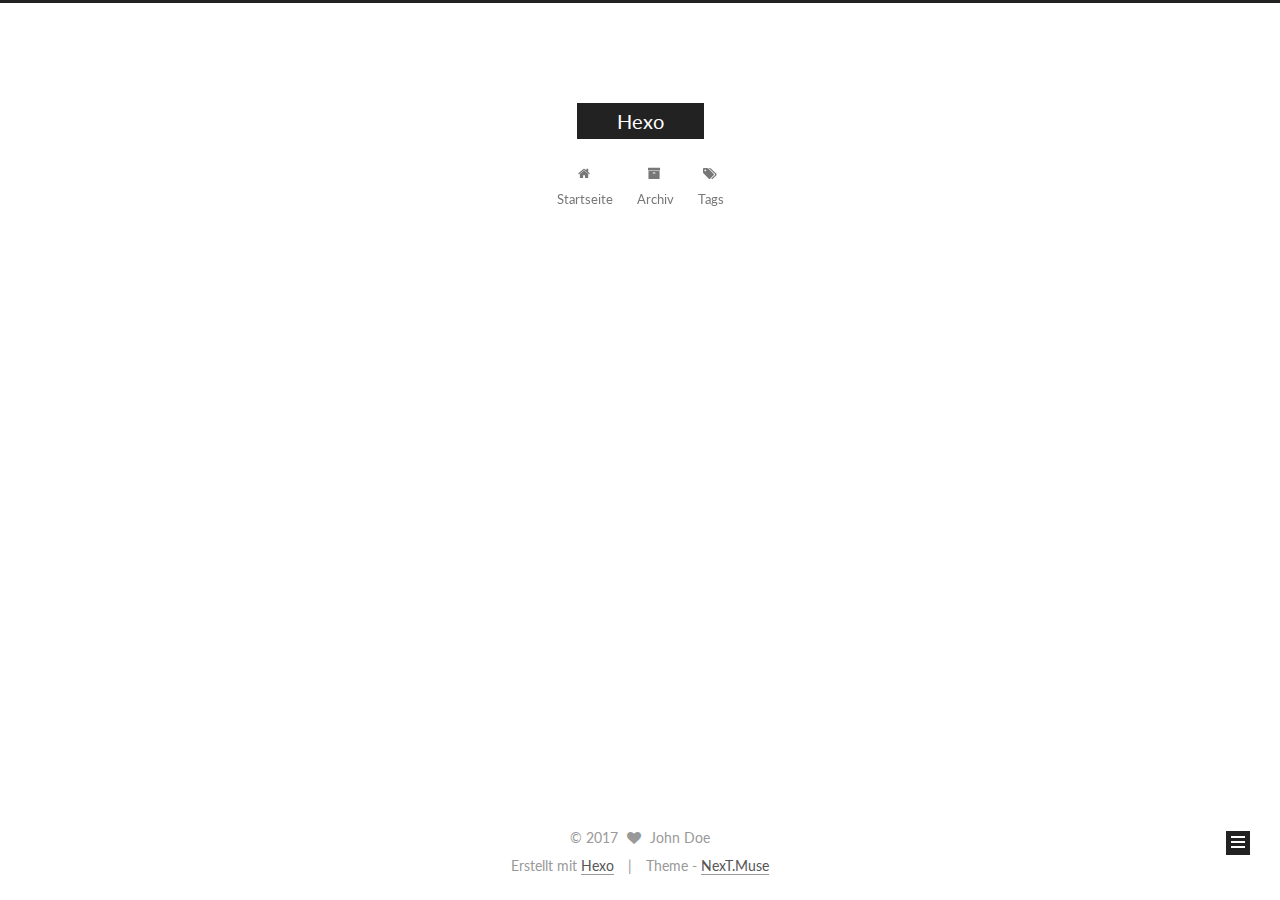
==== commit 80f8c786: "Site updated: 2017-04-27 17:01:23" ====
--- a/index.html
+++ b/index.html
@@ -197,7 +197,7 @@
             
               <i class="menu-item-icon fa fa-fw fa-home"></i> <br />
             
-            Accueil
+            Startseite
           </a>
         </li>
       
@@ -207,7 +207,7 @@
             
               <i class="menu-item-icon fa fa-fw fa-archive"></i> <br />
             
-            Archives
+            Archiv
           </a>
         </li>
       
@@ -273,7 +273,7 @@
               
                 
                 <a class="post-title-link" href="/2017/04/27/first-article/" itemprop="url">
-                  Non titré
+                  Unbenannt
                 </a>
               
             
@@ -287,7 +287,7 @@
                 <i class="fa fa-calendar-o"></i>
               </span>
               
-                <span class="post-meta-item-text">Posté le</span>
+                <span class="post-meta-item-text">Veröffentlicht am</span>
               
               <time title="Post created" itemprop="dateCreated datePublished" datetime="2017-04-27T15:44:18+08:00">
                 2017-04-27
@@ -407,7 +407,7 @@
             <div class="site-state-item site-state-posts">
               <a href="/archives">
                 <span class="site-state-item-count">1</span>
-                <span class="site-state-item-name">articles</span>
+                <span class="site-state-item-name">Artikel</span>
               </a>
             </div>
           
@@ -461,11 +461,11 @@
 
 
 <div class="powered-by">
-  Powered by <a class="theme-link" href="https://hexo.io">Hexo</a>
+  Erstellt mit  <a class="theme-link" href="https://hexo.io">Hexo</a>
 </div>
 
 <div class="theme-info">
-  Thème -
+  Theme -
   <a class="theme-link" href="https://github.com/iissnan/hexo-theme-next">
     NexT.Muse
   </a>
